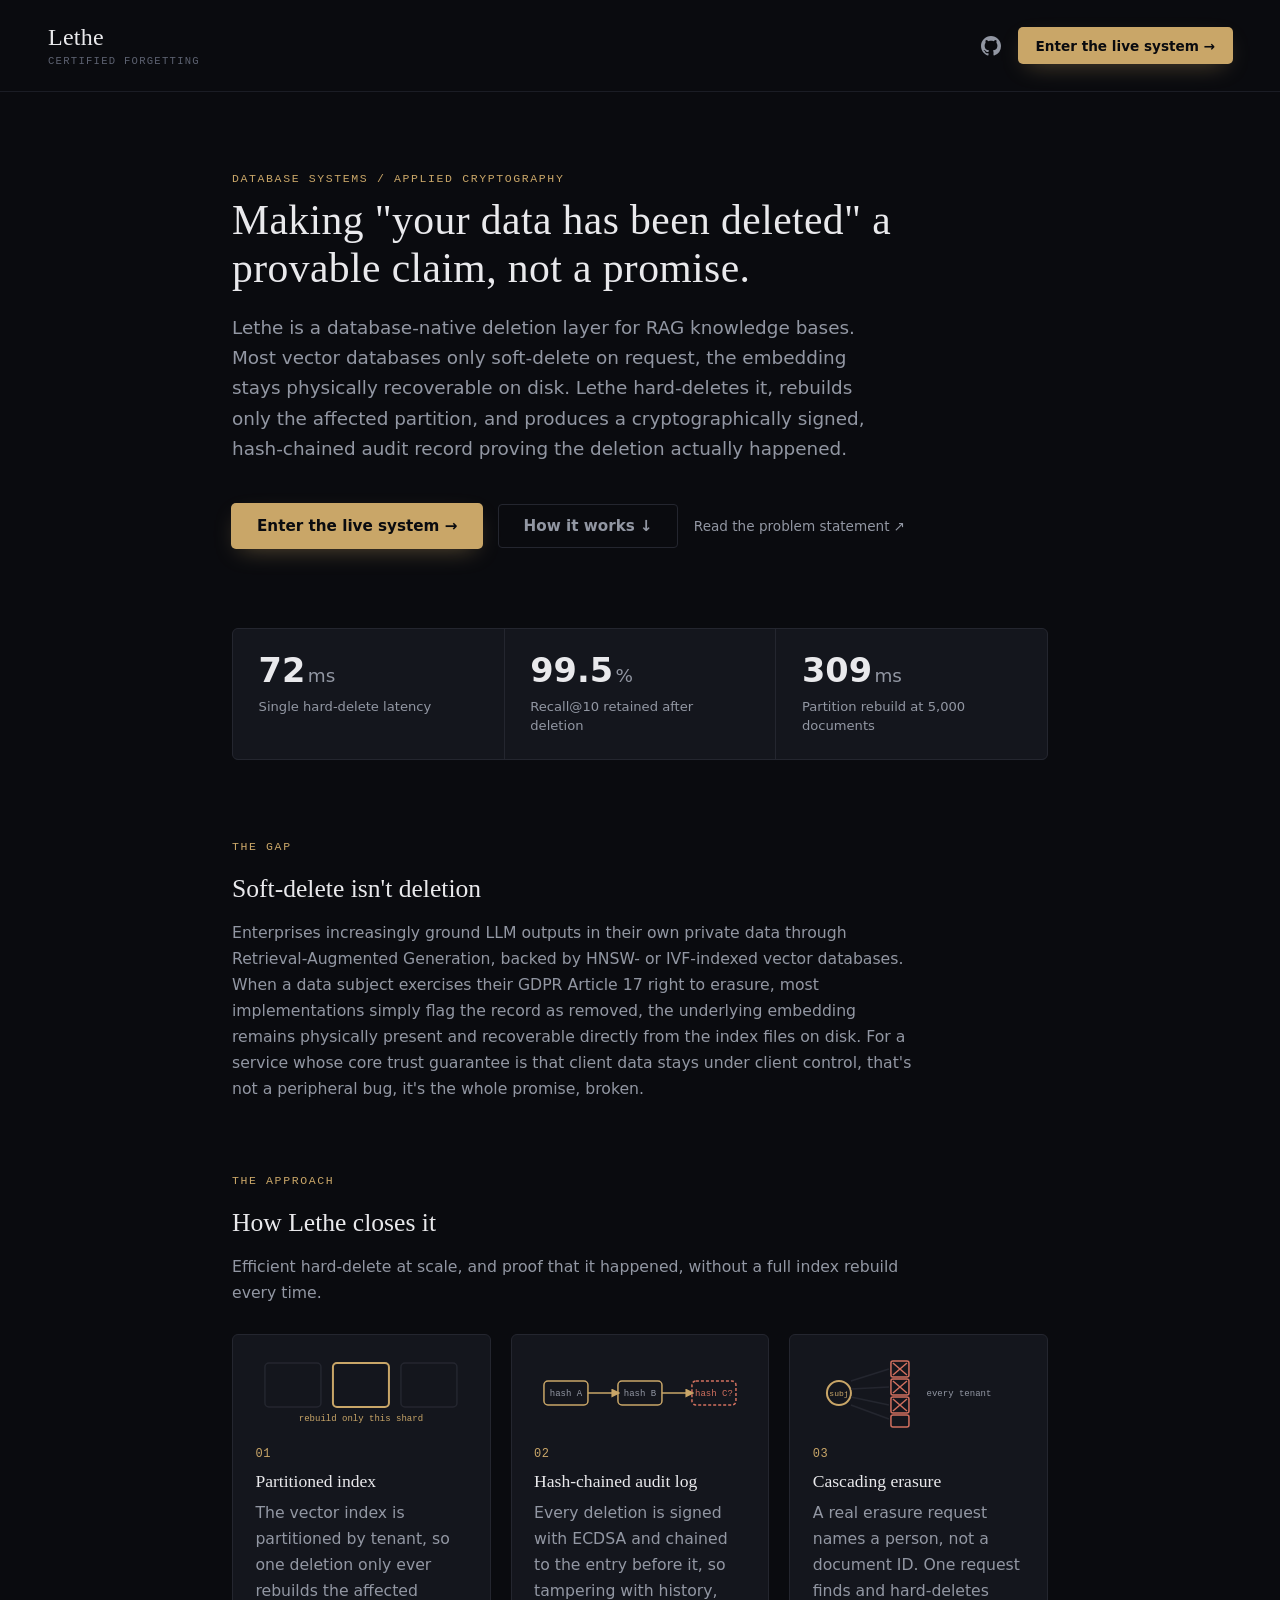
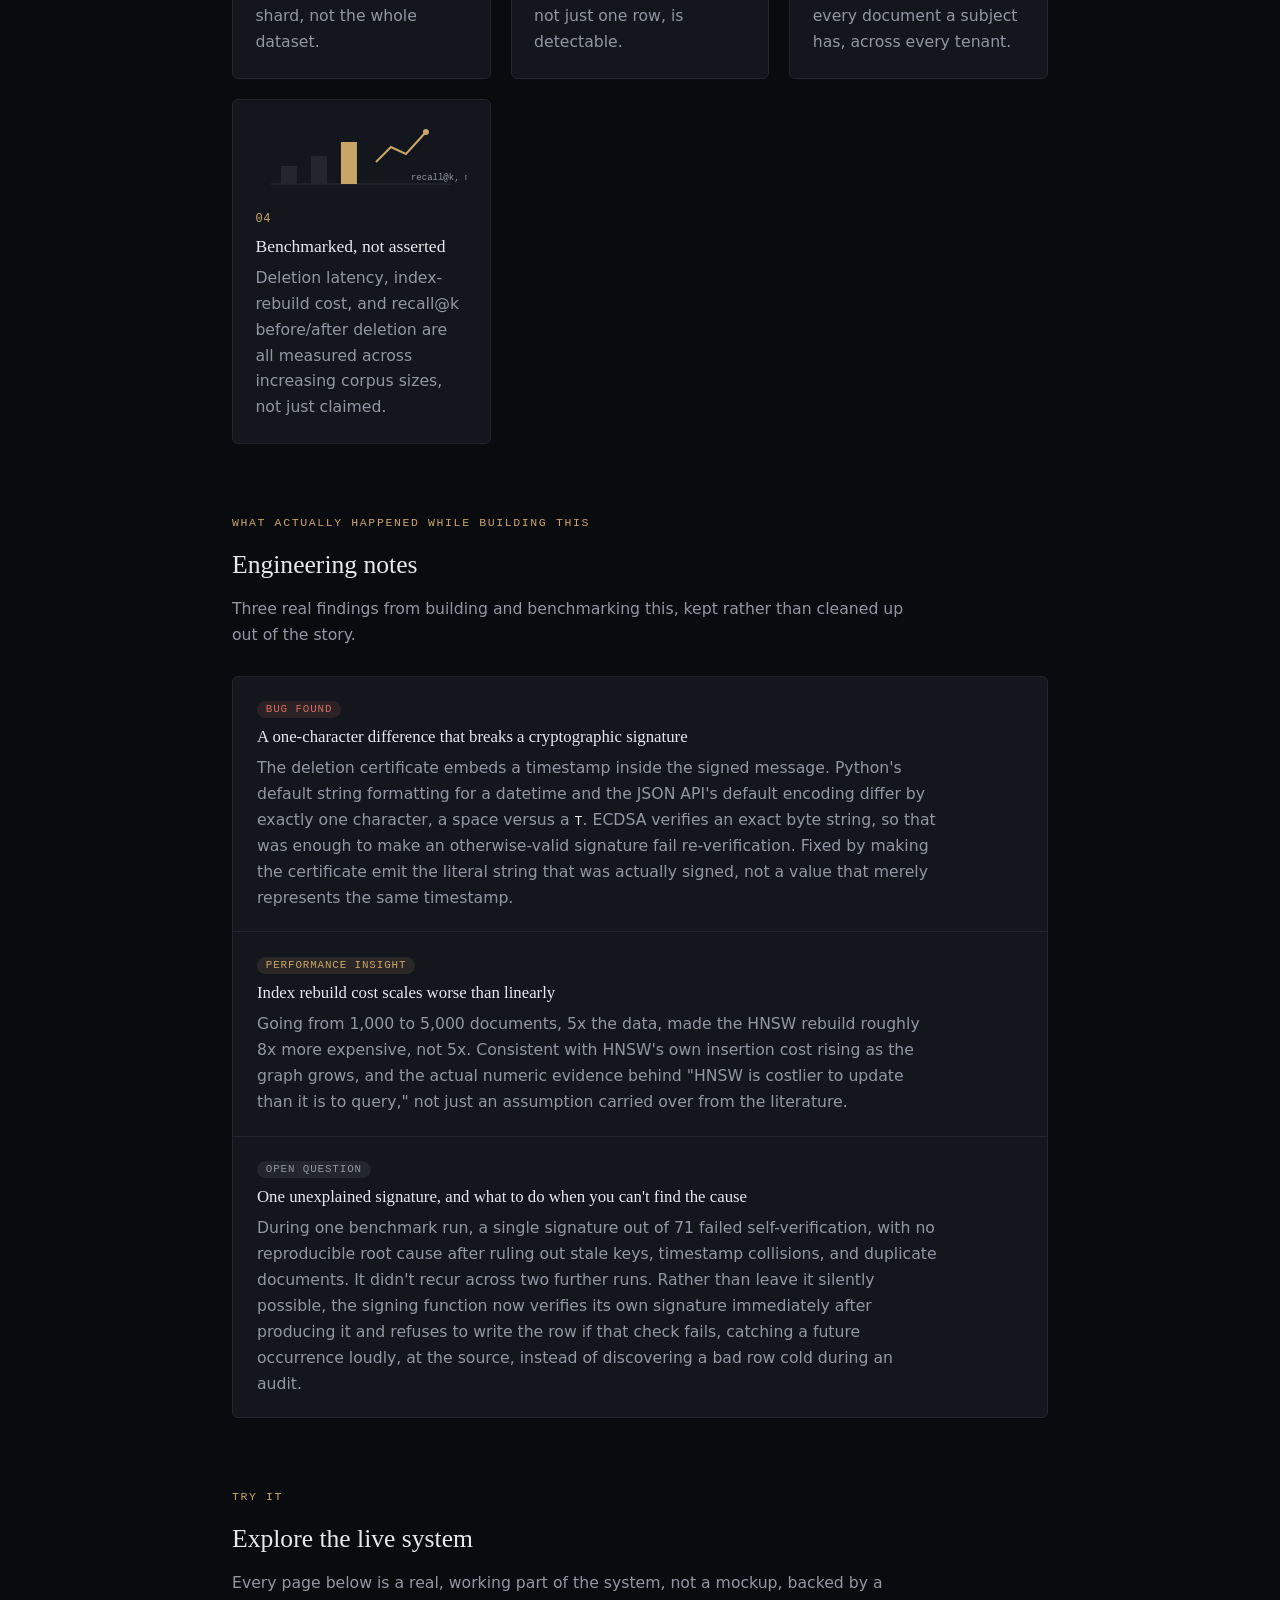
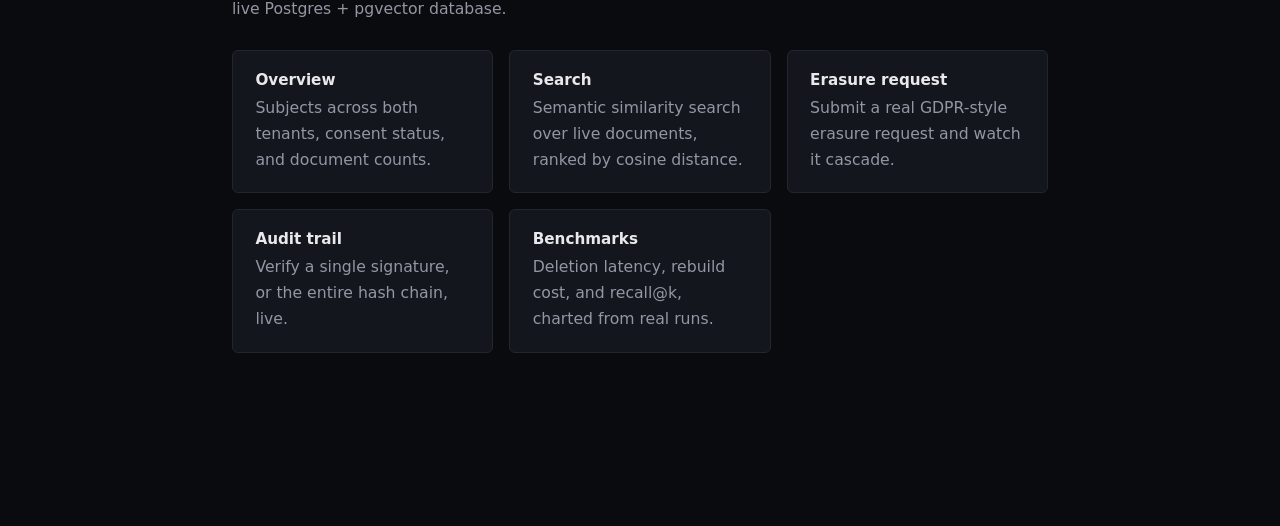
==== frontend/index.html @ 4061a481 "Replace favicon, dedupe source link into a GitHub icon, link problem statement in hero" ====
<!DOCTYPE html>
<html lang="en">
<head>
<meta charset="UTF-8" />
<meta name="viewport" content="width=device-width, initial-scale=1" />
<title>Lethe · Certified Forgetting</title>
<meta name="description" content="A database-native deletion layer that hard-deletes from a vector index and produces a cryptographically signed, hash-chained audit record proving it happened." />
<meta property="og:title" content="Lethe — Certified Forgetting" />
<meta property="og:description" content="Making 'your data has been deleted' a provable claim, not a promise. Partitioned hard-delete, hash-chained audit log, live demo." />
<meta property="og:type" content="website" />
<meta name="twitter:card" content="summary" />
<link rel="icon" href="data:image/svg+xml,%3Csvg xmlns='http://www.w3.org/2000/svg' viewBox='0 0 32 32'%3E%3Crect width='32' height='32' rx='7' fill='%230a0b0f'/%3E%3Crect x='7' y='13' width='12' height='7' rx='3.5' fill='none' stroke='%23c9a668' stroke-width='2.2'/%3E%3Crect x='13' y='13' width='12' height='7' rx='3.5' fill='none' stroke='%23c9a668' stroke-width='2.2'/%3E%3C/svg%3E" />
<link rel="stylesheet" href="style.css" />
<style>
  html {
    scroll-behavior: smooth;
  }

  body {
    display: block;
  }

  #how-it-works {
    scroll-margin-top: 2rem;
  }

  .landing-bar {
    display: flex;
    justify-content: space-between;
    align-items: center;
    padding: 1.5rem 3rem;
    border-bottom: 1px solid var(--border-soft);
  }

  .landing-bar .brand-tag {
    border-top: none;
    padding-top: 0;
    margin-top: 0.25rem;
  }

  .landing {
    max-width: 880px;
    margin: 0 auto;
    padding: 5rem 2rem 6rem;
  }

  .landing h1 {
    font-size: 2.6rem;
    line-height: 1.15;
    margin-bottom: 1.25rem;
  }

  .landing .lede {
    font-size: 1.15rem;
    line-height: 1.65;
    color: var(--text-dim);
    max-width: 640px;
    margin-bottom: 2.5rem;
  }

  .cta-row {
    display: flex;
    gap: 1rem;
    align-items: center;
    margin-bottom: 5rem;
  }

  .cta-row button {
    padding: 0.75rem 1.5rem;
    font-size: 0.95rem;
  }

  .cta-primary {
    background: var(--accent) !important;
    color: #0a0b0f !important;
    border-color: var(--accent) !important;
    font-weight: 700 !important;
    box-shadow: 0 0 0 1px var(--accent), 0 8px 24px -8px rgba(201, 166, 104, 0.45);
    transition: transform 0.15s, box-shadow 0.15s;
  }

  .cta-primary:hover {
    transform: translateY(-1px);
    box-shadow: 0 0 0 1px var(--accent), 0 12px 28px -8px rgba(201, 166, 104, 0.6);
  }

  .github-link {
    color: var(--text-dim);
    display: inline-flex;
    transition: color 0.15s;
  }

  .github-link:hover {
    color: var(--accent);
  }

  .source-link {
    color: var(--text-dim);
    text-decoration: none;
    font-size: 0.85rem;
    font-weight: 500;
    border-bottom: 1px solid transparent;
    transition: color 0.15s, border-color 0.15s;
  }

  .source-link:hover {
    color: var(--text);
    border-color: var(--text-dim);
  }

  .cta-primary .arrow {
    display: inline-block;
    transition: transform 0.15s;
  }

  .cta-primary:hover .arrow {
    transform: translateX(3px);
  }

  .eyebrow {
    font-family: var(--font-mono);
    font-size: 0.72rem;
    letter-spacing: 0.14em;
    text-transform: uppercase;
    color: var(--accent);
    margin-bottom: 0.75rem;
  }

  .landing section {
    margin-bottom: 4.5rem;
  }

  .landing section h2 {
    font-family: var(--font-display);
    font-weight: 500;
    font-size: 1.6rem;
    margin-bottom: 1rem;
  }

  .landing section p {
    color: var(--text-dim);
    line-height: 1.65;
    font-size: 0.98rem;
    max-width: 680px;
  }

  .concept-grid {
    display: grid;
    grid-template-columns: repeat(auto-fit, minmax(220px, 1fr));
    gap: 1.25rem;
    margin-top: 1.75rem;
  }

  .concept-card {
    background: var(--panel);
    border: 1px solid var(--border);
    border-radius: 6px;
    padding: 1.4rem;
  }

  .concept-card .num {
    font-family: var(--font-mono);
    font-size: 0.75rem;
    color: var(--accent);
    letter-spacing: 0.05em;
  }

  .concept-card h3 {
    font-family: var(--font-display);
    font-weight: 500;
    font-size: 1.1rem;
    margin: 0.6rem 0 0.5rem;
  }

  .concept-card p {
    font-size: 0.88rem;
    color: var(--text-dim);
    margin: 0;
  }

  .concept-diagram {
    width: 100%;
    height: 72px;
    margin-bottom: 0.9rem;
  }

  .finding-list {
    display: flex;
    flex-direction: column;
    gap: 1px;
    background: var(--border);
    border: 1px solid var(--border);
    border-radius: 6px;
    overflow: hidden;
    margin-top: 1.75rem;
  }

  .finding {
    background: var(--panel);
    padding: 1.3rem 1.5rem;
  }

  .finding-tag {
    display: inline-block;
    font-family: var(--font-mono);
    font-size: 0.68rem;
    letter-spacing: 0.08em;
    text-transform: uppercase;
    padding: 0.15rem 0.55rem;
    border-radius: 999px;
    margin-bottom: 0.6rem;
  }

  .finding-tag.bug { background: rgba(209, 112, 95, 0.12); color: var(--bad); }
  .finding-tag.open { background: rgba(124, 131, 148, 0.15); color: var(--text-dim); }
  .finding-tag.perf { background: var(--accent-soft); color: var(--accent); }

  .finding h3 {
    font-family: var(--font-display);
    font-weight: 500;
    font-size: 1.05rem;
    margin: 0 0 0.5rem;
  }

  .finding p {
    font-size: 0.9rem;
    color: var(--text-dim);
    line-height: 1.6;
    margin: 0;
    max-width: 100%;
  }

  .finding code {
    font-family: var(--font-mono);
    font-size: 0.85em;
    color: var(--text);
  }

  .page-grid {
    display: grid;
    grid-template-columns: repeat(auto-fit, minmax(240px, 1fr));
    gap: 1rem;
    margin-top: 1.75rem;
  }

  .page-card {
    display: block;
    background: var(--panel);
    border: 1px solid var(--border);
    border-radius: 6px;
    padding: 1.25rem 1.4rem;
    text-decoration: none;
    transition: border-color 0.15s, transform 0.15s;
  }

  .page-card:hover {
    border-color: var(--accent-dim);
    transform: translateY(-1px);
  }

  .page-card h3 {
    font-family: var(--font-body);
    font-size: 0.95rem;
    font-weight: 600;
    color: var(--text);
    margin: 0 0 0.35rem;
  }

  .page-card p {
    font-size: 0.83rem;
    color: var(--text-dim);
    margin: 0;
    line-height: 1.5;
  }

  .stat-row {
    display: grid;
    grid-template-columns: repeat(auto-fit, minmax(180px, 1fr));
    gap: 1px;
    background: var(--border);
    border: 1px solid var(--border);
    border-radius: 6px;
    overflow: hidden;
    margin-bottom: 5rem;
  }

  .stat-tile {
    background: var(--panel);
    padding: 1.5rem 1.6rem;
  }

  .stat-value {
    font-family: var(--font-body);
    font-weight: 600;
    font-size: 2.1rem;
    color: var(--text);
    line-height: 1.1;
  }

  .stat-value .stat-unit {
    font-size: 1.15rem;
    color: var(--text-dim);
    font-weight: 500;
    margin-left: 0.15rem;
  }

  .stat-label {
    font-size: 0.82rem;
    color: var(--text-dim);
    margin-top: 0.5rem;
    line-height: 1.4;
  }

</style>
</head>
<body>
<div class="landing-bar">
  <div>
    <div class="brand-name">Lethe</div>
    <div class="brand-tag">Certified Forgetting</div>
  </div>
  <div style="display:flex;gap:1.1rem;align-items:center;">
    <a href="https://github.com/devyanibishnoi/lethe" target="_blank" rel="noopener" class="github-link" aria-label="View source on GitHub">
      <svg viewBox="0 0 16 16" width="20" height="20" fill="currentColor"><path fill-rule="evenodd" d="M8 0C3.58 0 0 3.58 0 8c0 3.54 2.29 6.53 5.47 7.59.4.07.55-.17.55-.38 0-.19-.01-.82-.01-1.49-2.01.37-2.53-.49-2.69-.94-.09-.23-.48-.94-.82-1.13-.28-.15-.68-.52-.01-.53.63-.01 1.08.58 1.23.82.72 1.21 1.87.87 2.33.66.07-.52.28-.87.51-1.07-1.78-.2-3.64-.89-3.64-3.95 0-.87.31-1.59.82-2.15-.08-.2-.36-1.02.08-2.12 0 0 .67-.21 2.2.82.64-.18 1.32-.27 2-.27.68 0 1.36.09 2 .27 1.53-1.04 2.2-.82 2.2-.82.44 1.1.16 1.92.08 2.12.51.56.82 1.27.82 2.15 0 3.07-1.87 3.75-3.65 3.95.29.25.54.73.54 1.48 0 1.07-.01 1.93-.01 2.2 0 .21.15.46.55.38A8.01 8.01 0 0 0 16 8c0-4.42-3.58-8-8-8z"/></svg>
    </a>
    <button class="cta-primary" onclick="window.location.href='overview.html'">Enter the live system <span class="arrow">→</span></button>
  </div>
</div>

<div class="landing">
  <div class="eyebrow">Database systems / applied cryptography</div>
  <h1>Making "your data has been deleted" a provable claim, not a promise.</h1>
  <p class="lede">
    Lethe is a database-native deletion layer for RAG knowledge bases. Most vector databases only
    soft-delete on request, the embedding stays physically recoverable on disk. Lethe hard-deletes
    it, rebuilds only the affected partition, and produces a cryptographically signed, hash-chained
    audit record proving the deletion actually happened.
  </p>
  <div class="cta-row">
    <button class="cta-primary" onclick="window.location.href='overview.html'">Enter the live system <span class="arrow">→</span></button>
    <button class="secondary" onclick="window.location.href='#how-it-works'">How it works ↓</button>
    <a href="https://github.com/devyanibishnoi/lethe/blob/main/PROBLEM_STATEMENT.md" target="_blank" rel="noopener" class="source-link">Read the problem statement ↗</a>
  </div>

  <div class="stat-row">
    <div class="stat-tile">
      <div class="stat-value">72<span class="stat-unit">ms</span></div>
      <div class="stat-label">Single hard-delete latency</div>
    </div>
    <div class="stat-tile">
      <div class="stat-value">99.5<span class="stat-unit">%</span></div>
      <div class="stat-label">Recall@10 retained after deletion</div>
    </div>
    <div class="stat-tile">
      <div class="stat-value">309<span class="stat-unit">ms</span></div>
      <div class="stat-label">Partition rebuild at 5,000 documents</div>
    </div>
  </div>

  <section>
    <div class="eyebrow">The gap</div>
    <h2>Soft-delete isn't deletion</h2>
    <p>
      Enterprises increasingly ground LLM outputs in their own private data through
      Retrieval-Augmented Generation, backed by HNSW- or IVF-indexed vector databases. When a data
      subject exercises their GDPR Article 17 right to erasure, most implementations simply flag the
      record as removed, the underlying embedding remains physically present and recoverable
      directly from the index files on disk. For a service whose core trust guarantee is that client
      data stays under client control, that's not a peripheral bug, it's the whole promise, broken.
    </p>
  </section>

  <section id="how-it-works">
    <div class="eyebrow">The approach</div>
    <h2>How Lethe closes it</h2>
    <p>
      Efficient hard-delete at scale, and proof that it happened, without a full index rebuild every
      time.
    </p>
    <div class="concept-grid">
      <div class="concept-card">
        <svg class="concept-diagram" viewBox="0 0 200 72" fill="none">
          <rect x="4" y="6" width="56" height="44" rx="4" style="stroke:var(--border);stroke-width:1.5" />
          <rect x="72" y="6" width="56" height="44" rx="4" style="stroke:var(--accent);stroke-width:2" />
          <rect x="140" y="6" width="56" height="44" rx="4" style="stroke:var(--border);stroke-width:1.5" />
          <text x="100" y="64" text-anchor="middle" font-size="9" style="fill:var(--accent);font-family:var(--font-mono)">rebuild only this shard</text>
        </svg>
        <div class="num">01</div>
        <h3>Partitioned index</h3>
        <p>The vector index is partitioned by tenant, so one deletion only ever rebuilds the affected shard, not the whole dataset.</p>
      </div>
      <div class="concept-card">
        <svg class="concept-diagram" viewBox="0 0 200 72" fill="none">
          <rect x="4" y="24" width="44" height="24" rx="4" style="stroke:var(--accent);stroke-width:1.5" />
          <text x="26" y="39" text-anchor="middle" font-size="9" style="fill:var(--text-dim);font-family:var(--font-mono)">hash A</text>
          <line x1="48" y1="36" x2="76" y2="36" style="stroke:var(--accent);stroke-width:1.5" marker-end="url(#arrow2)" />
          <rect x="78" y="24" width="44" height="24" rx="4" style="stroke:var(--accent);stroke-width:1.5" />
          <text x="100" y="39" text-anchor="middle" font-size="9" style="fill:var(--text-dim);font-family:var(--font-mono)">hash B</text>
          <line x1="122" y1="36" x2="150" y2="36" style="stroke:var(--accent);stroke-width:1.5" marker-end="url(#arrow2)" />
          <rect x="152" y="24" width="44" height="24" rx="4" style="stroke:var(--bad);stroke-width:1.5;stroke-dasharray:3 2" />
          <text x="174" y="39" text-anchor="middle" font-size="9" style="fill:var(--bad);font-family:var(--font-mono)">hash C?</text>
          <defs>
            <marker id="arrow2" markerWidth="6" markerHeight="6" refX="3" refY="3" orient="auto">
              <path d="M0,0 L6,3 L0,6 Z" style="fill:var(--accent)" />
            </marker>
          </defs>
        </svg>
        <div class="num">02</div>
        <h3>Hash-chained audit log</h3>
        <p>Every deletion is signed with ECDSA and chained to the entry before it, so tampering with history, not just one row, is detectable.</p>
      </div>
      <div class="concept-card">
        <svg class="concept-diagram" viewBox="0 0 200 72" fill="none">
          <circle cx="20" cy="36" r="12" style="stroke:var(--accent);stroke-width:2" />
          <text x="20" y="39" text-anchor="middle" font-size="8" style="fill:var(--accent);font-family:var(--font-mono)">subj</text>
          <line x1="32" y1="24" x2="70" y2="12" style="stroke:var(--border);stroke-width:1.5" />
          <line x1="32" y1="32" x2="70" y2="30" style="stroke:var(--border);stroke-width:1.5" />
          <line x1="32" y1="40" x2="70" y2="48" style="stroke:var(--border);stroke-width:1.5" />
          <line x1="32" y1="48" x2="70" y2="62" style="stroke:var(--border);stroke-width:1.5" />
          <g style="stroke:var(--bad);stroke-width:1.5">
            <rect x="72" y="4" width="18" height="16" rx="2" />
            <rect x="72" y="22" width="18" height="16" rx="2" />
            <rect x="72" y="40" width="18" height="16" rx="2" />
            <rect x="72" y="58" width="18" height="12" rx="2" />
          </g>
          <g style="stroke:var(--bad);stroke-width:1.5">
            <line x1="74" y1="6" x2="88" y2="18" /><line x1="88" y1="6" x2="74" y2="18" />
            <line x1="74" y1="24" x2="88" y2="36" /><line x1="88" y1="24" x2="74" y2="36" />
            <line x1="74" y1="42" x2="88" y2="54" /><line x1="88" y1="42" x2="74" y2="54" />
          </g>
          <text x="140" y="39" text-anchor="middle" font-size="9" style="fill:var(--text-dim);font-family:var(--font-mono)">every tenant</text>
        </svg>
        <div class="num">03</div>
        <h3>Cascading erasure</h3>
        <p>A real erasure request names a person, not a document ID. One request finds and hard-deletes every document a subject has, across every tenant.</p>
      </div>
      <div class="concept-card">
        <svg class="concept-diagram" viewBox="0 0 200 72" fill="none">
          <line x1="10" y1="62" x2="190" y2="62" style="stroke:var(--border);stroke-width:1.5" />
          <rect x="20" y="44" width="16" height="18" style="fill:var(--border)" />
          <rect x="50" y="34" width="16" height="28" style="fill:var(--border)" />
          <rect x="80" y="20" width="16" height="42" style="fill:var(--accent)" />
          <path d="M115 40 L130 25 L145 32 L165 10" style="stroke:var(--accent);stroke-width:2" />
          <circle cx="165" cy="10" r="3" style="fill:var(--accent)" />
          <text x="150" y="58" font-size="9" style="fill:var(--text-dim);font-family:var(--font-mono)">recall@k, measured</text>
        </svg>
        <div class="num">04</div>
        <h3>Benchmarked, not asserted</h3>
        <p>Deletion latency, index-rebuild cost, and recall@k before/after deletion are all measured across increasing corpus sizes, not just claimed.</p>
      </div>
    </div>
  </section>

  <section>
    <div class="eyebrow">What actually happened while building this</div>
    <h2>Engineering notes</h2>
    <p>Three real findings from building and benchmarking this, kept rather than cleaned up out of the story.</p>
    <div class="finding-list">
      <div class="finding">
        <span class="finding-tag bug">Bug found</span>
        <h3>A one-character difference that breaks a cryptographic signature</h3>
        <p>The deletion certificate embeds a timestamp inside the signed message. Python's default string formatting for a datetime and the JSON API's default encoding differ by exactly one character, a space versus a <code>T</code>. ECDSA verifies an exact byte string, so that was enough to make an otherwise-valid signature fail re-verification. Fixed by making the certificate emit the literal string that was actually signed, not a value that merely represents the same timestamp.</p>
      </div>
      <div class="finding">
        <span class="finding-tag perf">Performance insight</span>
        <h3>Index rebuild cost scales worse than linearly</h3>
        <p>Going from 1,000 to 5,000 documents, 5x the data, made the HNSW rebuild roughly 8x more expensive, not 5x. Consistent with HNSW's own insertion cost rising as the graph grows, and the actual numeric evidence behind "HNSW is costlier to update than it is to query," not just an assumption carried over from the literature.</p>
      </div>
      <div class="finding">
        <span class="finding-tag open">Open question</span>
        <h3>One unexplained signature, and what to do when you can't find the cause</h3>
        <p>During one benchmark run, a single signature out of 71 failed self-verification, with no reproducible root cause after ruling out stale keys, timestamp collisions, and duplicate documents. It didn't recur across two further runs. Rather than leave it silently possible, the signing function now verifies its own signature immediately after producing it and refuses to write the row if that check fails, catching a future occurrence loudly, at the source, instead of discovering a bad row cold during an audit.</p>
      </div>
    </div>
  </section>

  <section>
    <div class="eyebrow">Try it</div>
    <h2>Explore the live system</h2>
    <p>Every page below is a real, working part of the system, not a mockup, backed by a live Postgres + pgvector database.</p>
    <div class="page-grid">
      <a class="page-card" href="overview.html">
        <h3>Overview</h3>
        <p>Subjects across both tenants, consent status, and document counts.</p>
      </a>
      <a class="page-card" href="search.html">
        <h3>Search</h3>
        <p>Semantic similarity search over live documents, ranked by cosine distance.</p>
      </a>
      <a class="page-card" href="erasure.html">
        <h3>Erasure request</h3>
        <p>Submit a real GDPR-style erasure request and watch it cascade.</p>
      </a>
      <a class="page-card" href="audit.html">
        <h3>Audit trail</h3>
        <p>Verify a single signature, or the entire hash chain, live.</p>
      </a>
      <a class="page-card" href="benchmarks.html">
        <h3>Benchmarks</h3>
        <p>Deletion latency, rebuild cost, and recall@k, charted from real runs.</p>
      </a>
    </div>
  </section>
</div>
</body>
</html>
---- frontend/style.css ----
:root {
  --bg: #0a0b0f;
  --bg-elevated: #111319;
  --panel: #14161d;
  --border: #24262f;
  --border-soft: #1b1d25;
  --text: #e9e9ec;
  --text-dim: #9297a3;
  --text-faint: #5c6170;
  --accent: #c9a668;
  --accent-dim: #8a7248;
  --accent-soft: rgba(201, 166, 104, 0.12);
  --accent-soft-strong: rgba(201, 166, 104, 0.2);
  --good: #6fbf8e;
  --good-soft: rgba(111, 191, 142, 0.12);
  --bad: #d1705f;
  --bad-soft: rgba(209, 112, 95, 0.12);
  --unknown: #7c8394;

  --font-display: ui-serif, Georgia, "Iowan Old Style", "Times New Roman", serif;
  --font-body: -apple-system, "Segoe UI", system-ui, sans-serif;
  --font-mono: ui-monospace, "Cascadia Mono", "SF Mono", Consolas, monospace;
}

* {
  box-sizing: border-box;
}

html, body {
  min-height: 100%;
}

body {
  margin: 0;
  background:
    radial-gradient(ellipse 900px 500px at 12% -10%, rgba(201, 166, 104, 0.05), transparent 60%),
    var(--bg);
  color: var(--text);
  font-family: var(--font-body);
  display: flex;
  min-height: 100vh;
}

/* Sidebar */

.sidebar {
  width: 232px;
  flex-shrink: 0;
  border-right: 1px solid var(--border-soft);
  background: var(--bg-elevated);
  position: sticky;
  top: 0;
  align-self: flex-start;
  height: 100vh;
  padding: 1.75rem 1.5rem;
  display: flex;
  flex-direction: column;
  gap: 2.5rem;
}

.brand-link {
  text-decoration: none;
}

.brand-name {
  font-family: var(--font-display);
  font-size: 1.5rem;
  color: var(--text);
  letter-spacing: 0.01em;
  transition: color 0.15s;
}

.brand-link:hover .brand-name {
  color: var(--accent);
}

.brand-tag {
  font-family: var(--font-mono);
  font-size: 0.66rem;
  letter-spacing: 0.12em;
  text-transform: uppercase;
  color: var(--text-faint);
  margin-top: 0.4rem;
  padding-top: 0.6rem;
  border-top: 1px solid var(--border-soft);
}

nav.side-nav {
  display: flex;
  flex-direction: column;
  gap: 0.15rem;
}

nav.side-nav a {
  color: var(--text-dim);
  text-decoration: none;
  font-size: 0.87rem;
  padding: 0.5rem 0.7rem;
  border-radius: 4px;
  border-left: 2px solid transparent;
  transition: color 0.15s, border-color 0.15s, background 0.15s;
}

nav.side-nav a:hover {
  color: var(--text);
  background: var(--panel);
}

nav.side-nav a.active {
  color: var(--accent);
  border-left-color: var(--accent);
  background: var(--accent-soft);
}

/* Main content */

main {
  flex: 1;
  min-width: 0;
  padding: 3rem 3rem 4rem;
  max-width: 960px;
}

h1 {
  font-family: var(--font-display);
  font-weight: 500;
  font-size: 1.6rem;
  margin: 0 0 0.4rem;
  letter-spacing: 0.01em;
}

p.subtitle {
  color: var(--text-dim);
  margin: 0 0 2rem;
  font-size: 0.95rem;
  max-width: 620px;
  line-height: 1.55;
}

.panel {
  background: var(--panel);
  border: 1px solid var(--border);
  border-radius: 6px;
  padding: 1.5rem;
  margin-bottom: 1.5rem;
}

.panel h2 {
  font-family: var(--font-display);
  font-weight: 500;
  font-size: 1.05rem;
  margin: 0 0 1rem;
  color: var(--text);
}

/* Tables */

table {
  width: 100%;
  border-collapse: collapse;
}

th {
  text-align: left;
  font-family: var(--font-body);
  font-size: 0.7rem;
  letter-spacing: 0.08em;
  text-transform: uppercase;
  color: var(--text-faint);
  font-weight: 600;
  padding: 0 0.6rem 0.6rem;
  border-bottom: 1px solid var(--border);
}

td {
  padding: 0.65rem 0.6rem;
  border-bottom: 1px solid var(--border-soft);
  font-size: 0.88rem;
  word-break: break-all;
  vertical-align: top;
}

td.mono, span.mono {
  font-family: var(--font-mono);
  font-size: 0.78rem;
  color: var(--text-dim);
}

tr:last-child td {
  border-bottom: none;
}

/* Form controls */

select, input[type="text"] {
  background: var(--bg-elevated);
  color: var(--text);
  border: 1px solid var(--border);
  border-radius: 4px;
  padding: 0.55rem 0.75rem;
  font-size: 0.88rem;
  font-family: var(--font-body);
}

select:focus, input[type="text"]:focus {
  outline: none;
  border-color: var(--accent-dim);
}

button {
  font-family: var(--font-body);
  font-size: 0.85rem;
  font-weight: 600;
  padding: 0.55rem 1rem;
  border-radius: 4px;
  border: 1px solid var(--accent-dim);
  background: var(--accent-soft);
  color: var(--accent);
  cursor: pointer;
  transition: background 0.15s, border-color 0.15s;
}

button:hover {
  background: var(--accent-soft-strong);
}

button.secondary {
  background: transparent;
  border-color: var(--border);
  color: var(--text-dim);
}

button.secondary:hover {
  border-color: var(--text-faint);
  color: var(--text);
}

button.danger {
  background: transparent;
  border-color: var(--bad);
  color: var(--bad);
}

button.danger:hover {
  background: var(--bad-soft);
}

/* Status badges: a small dot, not a filled pill */

.badge {
  display: inline-flex;
  align-items: center;
  gap: 0.4rem;
  font-family: var(--font-body);
  font-size: 0.78rem;
  font-weight: 600;
  letter-spacing: 0.01em;
  color: var(--text-dim);
}

.badge::before {
  content: "";
  width: 6px;
  height: 6px;
  border-radius: 50%;
  background: var(--unknown);
  flex-shrink: 0;
}

.badge.good {
  color: var(--good);
}

.badge.good::before {
  background: var(--good);
}

.badge.bad {
  color: var(--bad);
}

.badge.bad::before {
  background: var(--bad);
}

.badge.unknown {
  color: var(--text-faint);
}

.badge.unknown::before {
  background: var(--text-faint);
}

.status-line {
  color: var(--text-dim);
  font-size: 0.85rem;
  margin-top: 0.85rem;
}

.status-line a {
  color: var(--accent);
}

.cert-link {
  display: inline-block;
  margin-top: 1.1rem;
  padding: 0.55rem 1rem;
  border: 1px solid var(--accent-dim);
  background: var(--accent-soft);
  border-radius: 4px;
  color: var(--accent);
  text-decoration: none;
  font-size: 0.85rem;
  font-weight: 600;
  transition: background 0.15s, border-color 0.15s;
}

.cert-link:hover {
  background: var(--accent-soft-strong);
  border-color: var(--accent);
}

canvas {
  max-width: 100%;
}

.form-row {
  display: flex;
  gap: 0.75rem;
  align-items: center;
  flex-wrap: wrap;
  margin-bottom: 0.9rem;
}

.form-row input[type="text"] {
  flex: 1;
  min-width: 240px;
}

/* Below this width, the fixed 232px sidebar leaves barely any room for
   content (on a 390px phone, less than half the screen), so it collapses
   into a horizontal top bar instead of staying pinned on the left. */
@media (max-width: 720px) {
  body {
    flex-direction: column;
  }

  .sidebar {
    width: 100%;
    height: auto;
    position: static;
    flex-direction: row;
    align-items: center;
    justify-content: space-between;
    flex-wrap: wrap;
    padding: 1rem 1.25rem;
    gap: 0.75rem;
    border-right: none;
    border-bottom: 1px solid var(--border-soft);
  }

  .brand-tag {
    border-top: none;
    padding-top: 0;
    margin-top: 0.15rem;
  }

  nav.side-nav {
    flex-direction: row;
    flex-wrap: wrap;
    gap: 0.25rem;
  }

  nav.side-nav a {
    padding: 0.35rem 0.6rem;
    font-size: 0.82rem;
  }

  main {
    padding: 1.5rem 1.25rem 3rem;
    max-width: 100%;
  }
}
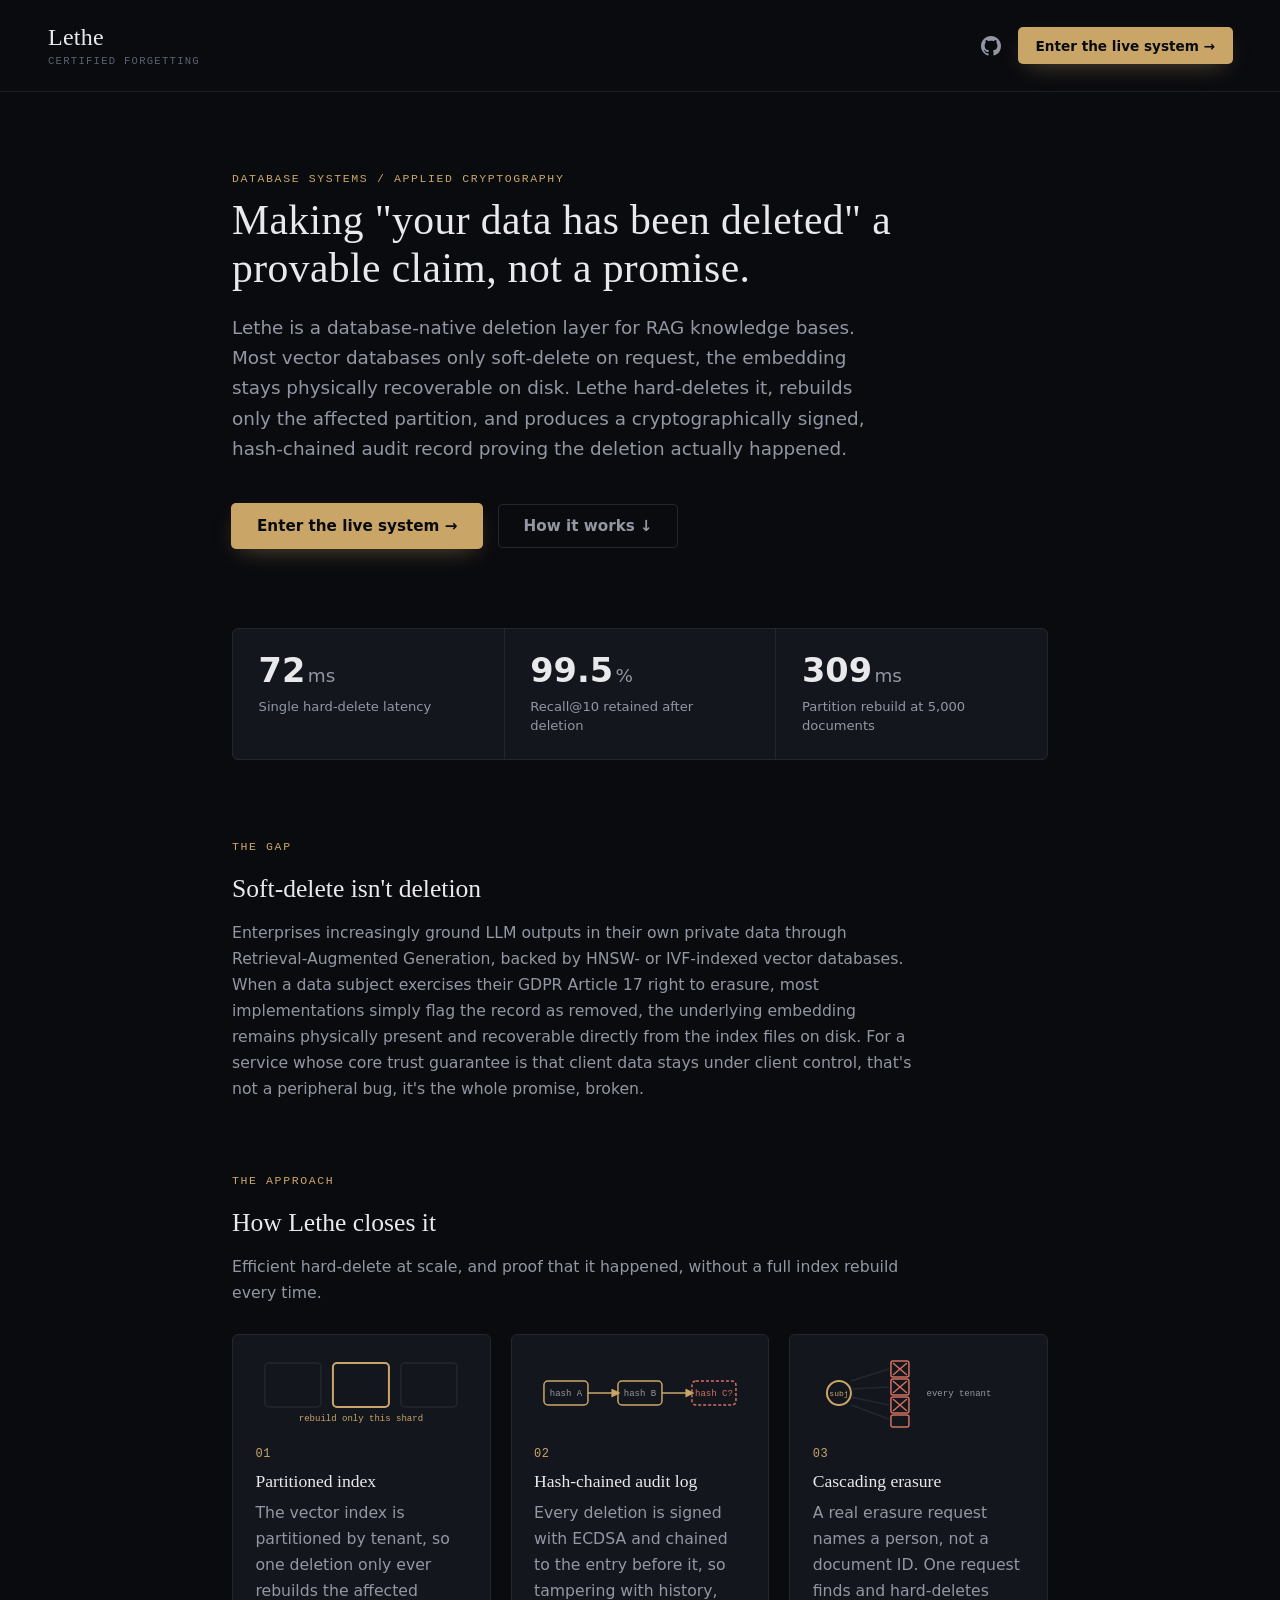
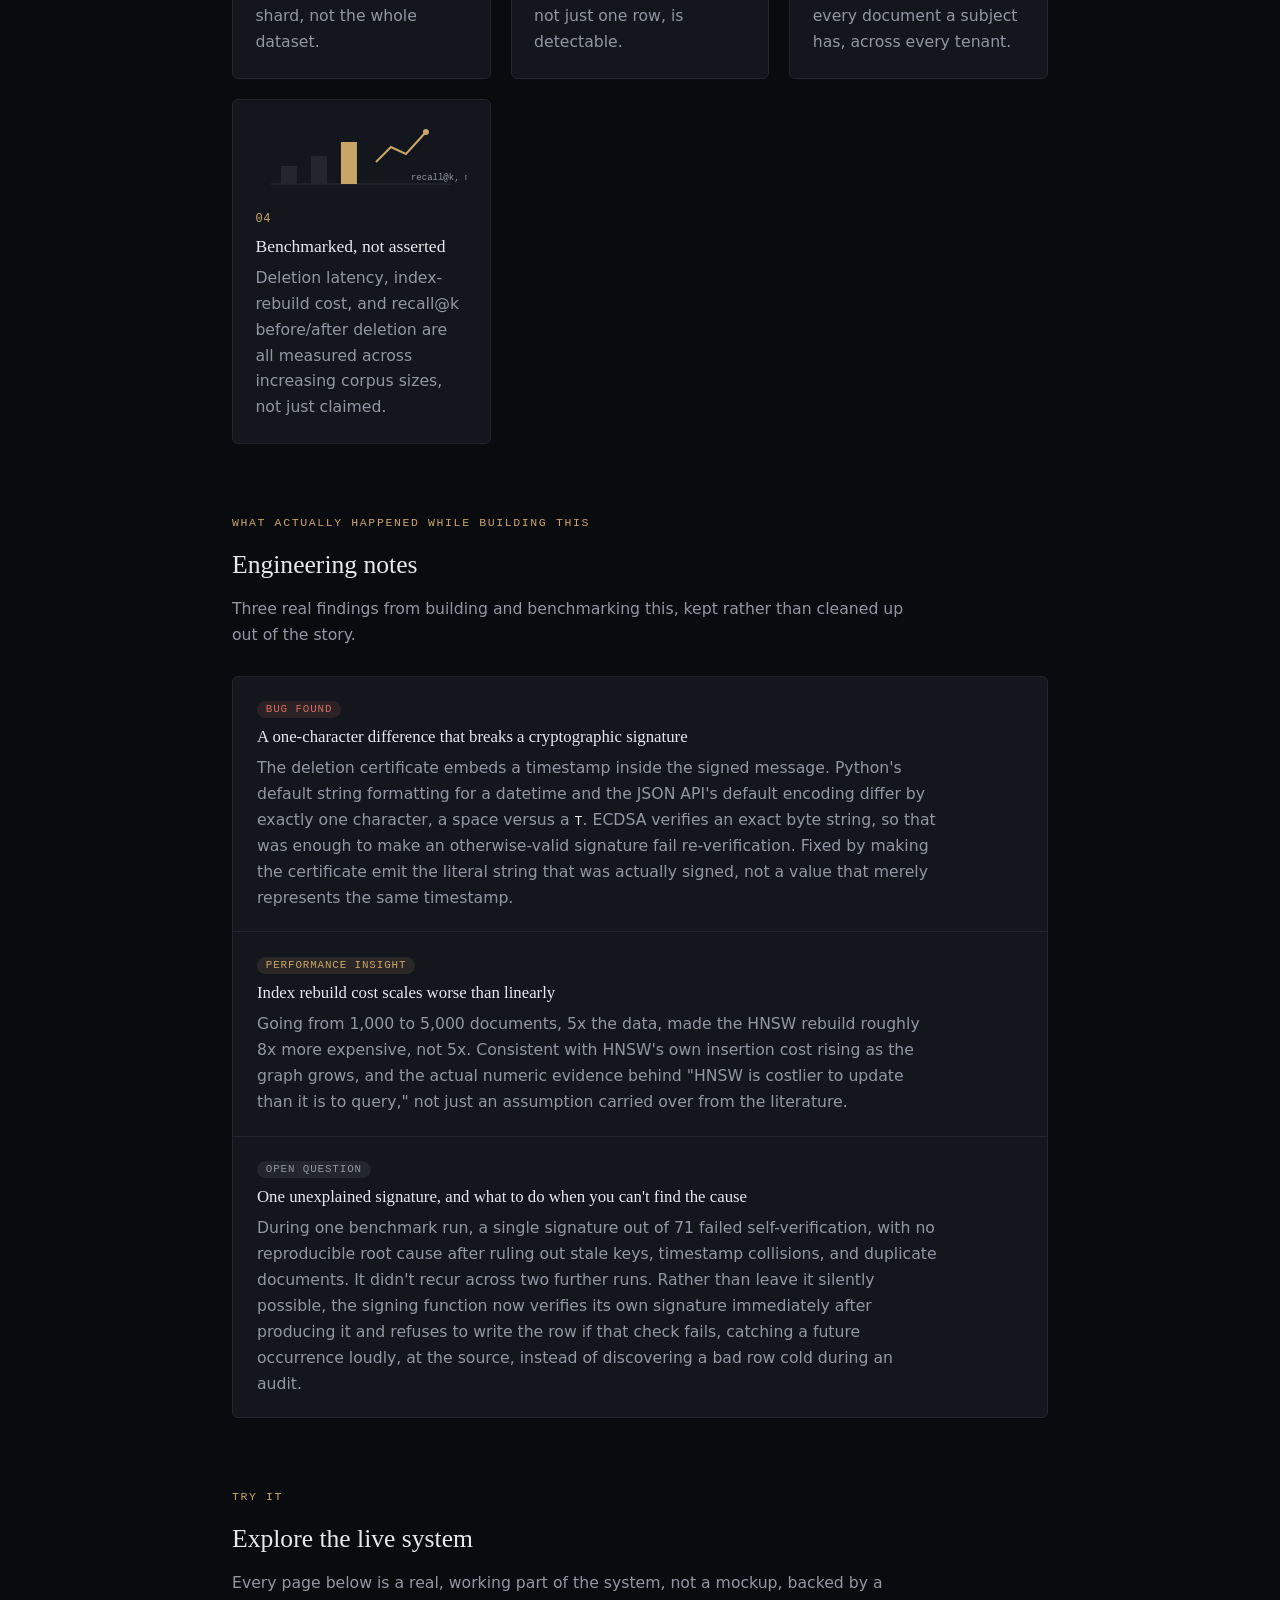
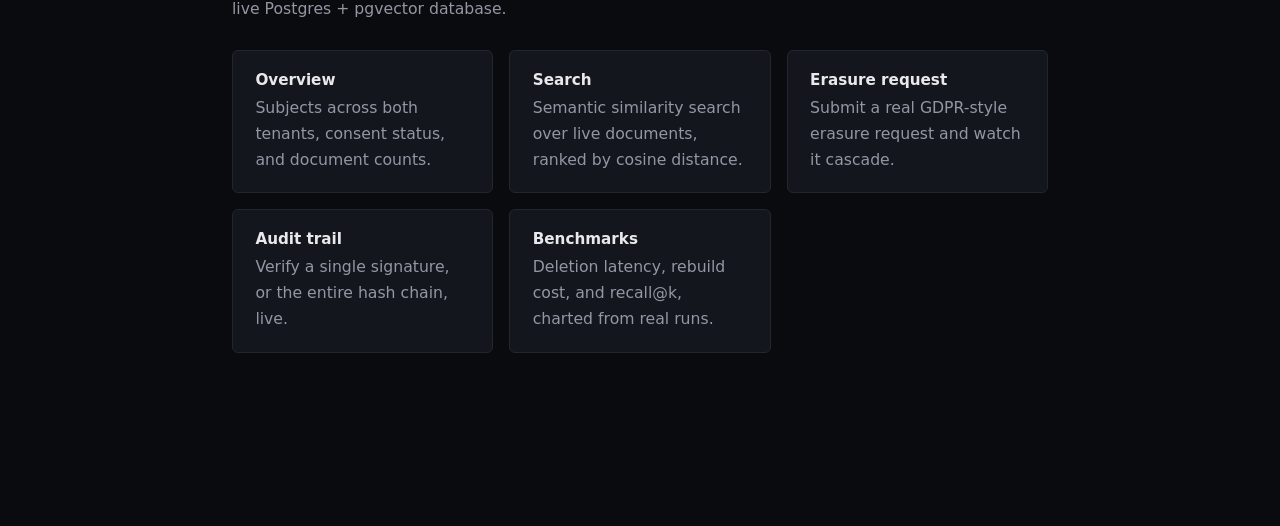
==== commit 86026568: "header updation" ====
--- a/frontend/index.html
+++ b/frontend/index.html
@@ -94,20 +94,6 @@
     color: var(--accent);
   }
 
-  .source-link {
-    color: var(--text-dim);
-    text-decoration: none;
-    font-size: 0.85rem;
-    font-weight: 500;
-    border-bottom: 1px solid transparent;
-    transition: color 0.15s, border-color 0.15s;
-  }
-
-  .source-link:hover {
-    color: var(--text);
-    border-color: var(--text-dim);
-  }
-
   .cta-primary .arrow {
     display: inline-block;
     transition: transform 0.15s;
@@ -339,7 +325,6 @@
   <div class="cta-row">
     <button class="cta-primary" onclick="window.location.href='overview.html'">Enter the live system <span class="arrow">→</span></button>
     <button class="secondary" onclick="window.location.href='#how-it-works'">How it works ↓</button>
-    <a href="https://github.com/devyanibishnoi/lethe/blob/main/PROBLEM_STATEMENT.md" target="_blank" rel="noopener" class="source-link">Read the problem statement ↗</a>
   </div>
 
   <div class="stat-row">
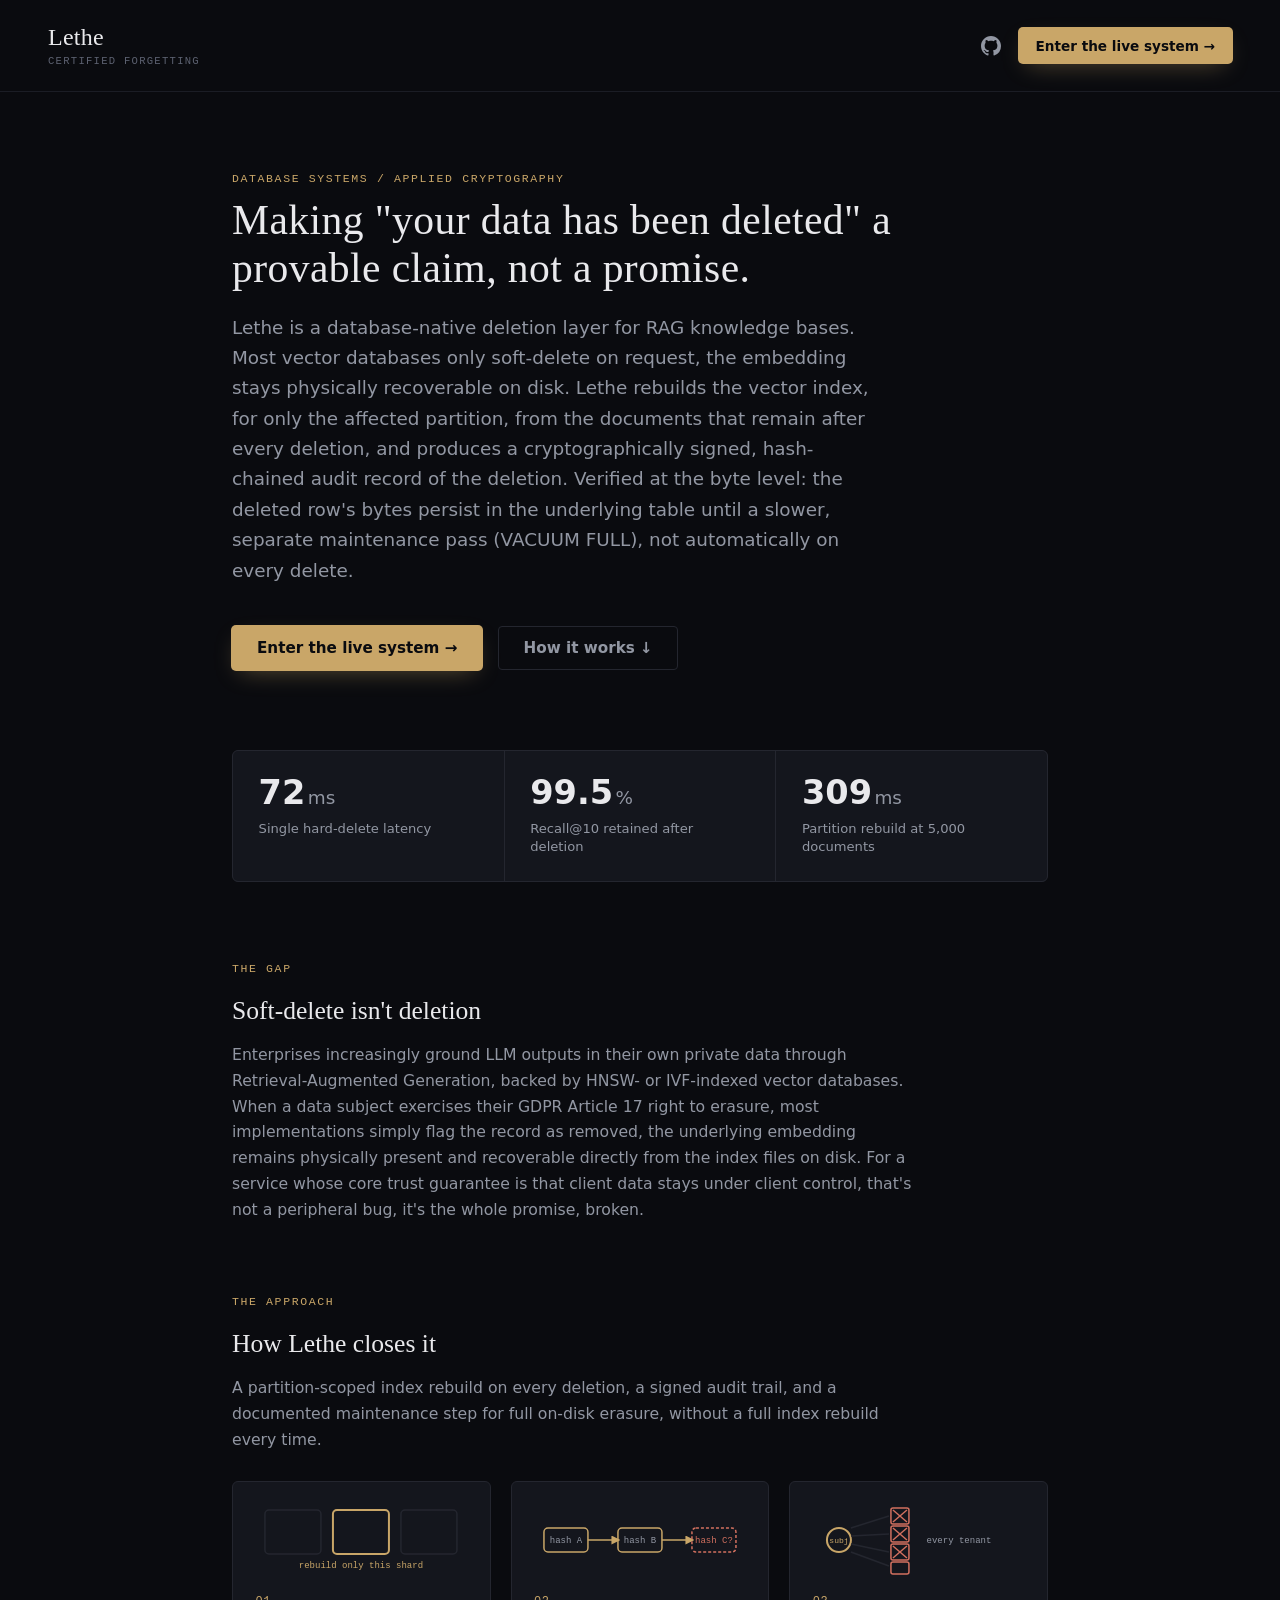
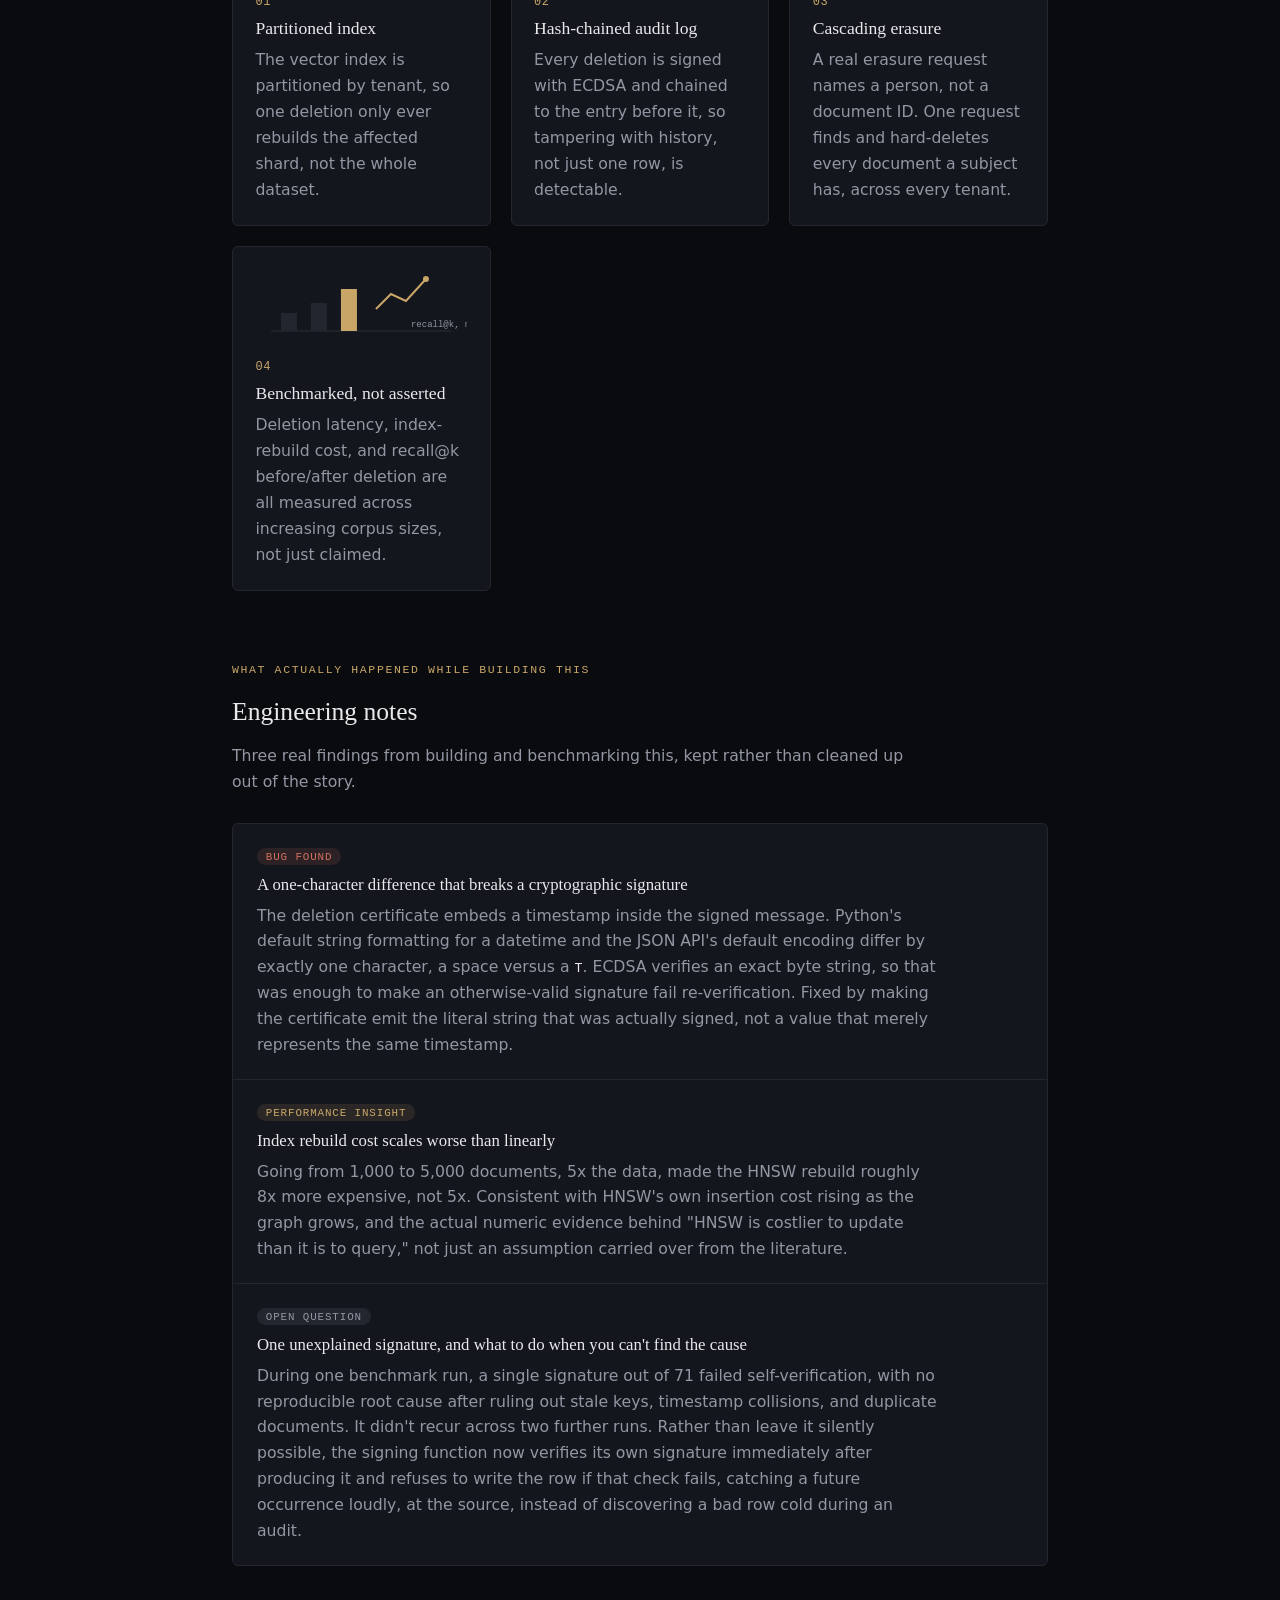
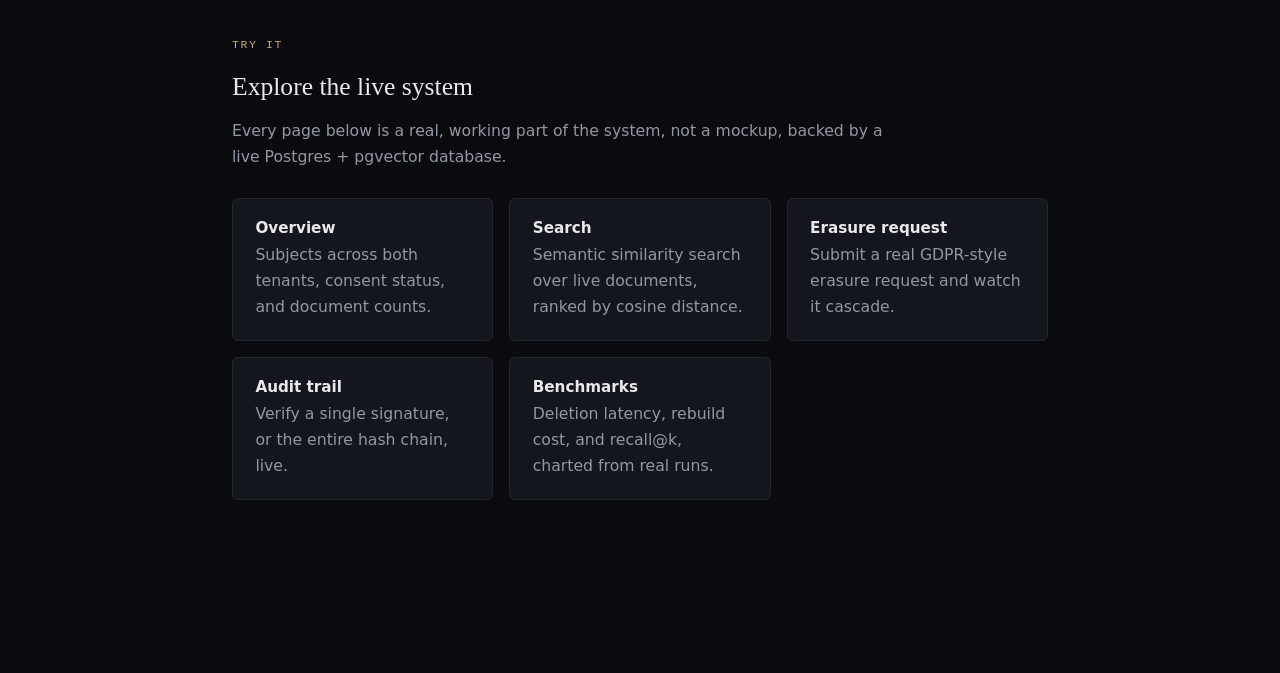
==== commit 0a239195: "Correct self-review attribution, add VACUUM FULL cost sweep and repeated tenant-scaling, walk back u" ====
--- a/frontend/index.html
+++ b/frontend/index.html
@@ -4,9 +4,9 @@
 <meta charset="UTF-8" />
 <meta name="viewport" content="width=device-width, initial-scale=1" />
 <title>Lethe · Certified Forgetting</title>
-<meta name="description" content="A database-native deletion layer that hard-deletes from a vector index and produces a cryptographically signed, hash-chained audit record proving it happened." />
+<meta name="description" content="A database-native deletion layer that rebuilds its vector index from only live rows on every deletion, produces a signed hash-chained audit record, and documents exactly what further maintenance step full on-disk erasure needs." />
 <meta property="og:title" content="Lethe — Certified Forgetting" />
-<meta property="og:description" content="Making 'your data has been deleted' a provable claim, not a promise. Partitioned hard-delete, hash-chained audit log, live demo." />
+<meta property="og:description" content="Partition-scoped index rebuild on every deletion. On-disk erasure via a documented maintenance step, verified at the byte level. Hash-chained audit log, live demo." />
 <meta property="og:type" content="website" />
 <meta name="twitter:card" content="summary" />
 <link rel="icon" href="data:image/svg+xml,%3Csvg xmlns='http://www.w3.org/2000/svg' viewBox='0 0 32 32'%3E%3Crect width='32' height='32' rx='7' fill='%230a0b0f'/%3E%3Crect x='7' y='13' width='12' height='7' rx='3.5' fill='none' stroke='%23c9a668' stroke-width='2.2'/%3E%3Crect x='13' y='13' width='12' height='7' rx='3.5' fill='none' stroke='%23c9a668' stroke-width='2.2'/%3E%3C/svg%3E" />
@@ -318,9 +318,11 @@
   <h1>Making "your data has been deleted" a provable claim, not a promise.</h1>
   <p class="lede">
     Lethe is a database-native deletion layer for RAG knowledge bases. Most vector databases only
-    soft-delete on request, the embedding stays physically recoverable on disk. Lethe hard-deletes
-    it, rebuilds only the affected partition, and produces a cryptographically signed, hash-chained
-    audit record proving the deletion actually happened.
+    soft-delete on request, the embedding stays physically recoverable on disk. Lethe rebuilds the
+    vector index, for only the affected partition, from the documents that remain after every
+    deletion, and produces a cryptographically signed, hash-chained audit record of the deletion.
+    Verified at the byte level: the deleted row's bytes persist in the underlying table until a
+    slower, separate maintenance pass (VACUUM FULL), not automatically on every delete.
   </p>
   <div class="cta-row">
     <button class="cta-primary" onclick="window.location.href='overview.html'">Enter the live system <span class="arrow">→</span></button>
@@ -359,8 +361,8 @@
     <div class="eyebrow">The approach</div>
     <h2>How Lethe closes it</h2>
     <p>
-      Efficient hard-delete at scale, and proof that it happened, without a full index rebuild every
-      time.
+      A partition-scoped index rebuild on every deletion, a signed audit trail, and a documented
+      maintenance step for full on-disk erasure, without a full index rebuild every time.
     </p>
     <div class="concept-grid">
       <div class="concept-card">
--- a/frontend/style.css
+++ b/frontend/style.css
@@ -381,3 +381,25 @@
     max-width: 100%;
   }
 }
+
+.backend-badge {
+  position: fixed;
+  right: 1rem;
+  bottom: 1rem;
+  background: var(--bg-elevated);
+  border: 1px solid var(--border);
+  border-radius: 999px;
+  padding: 0.4rem 0.8rem;
+  font-size: 0.75rem;
+  color: var(--text-faint);
+  z-index: 10;
+}
+
+.backend-badge a {
+  color: var(--accent);
+  text-decoration: none;
+}
+
+.backend-badge a:hover {
+  text-decoration: underline;
+}
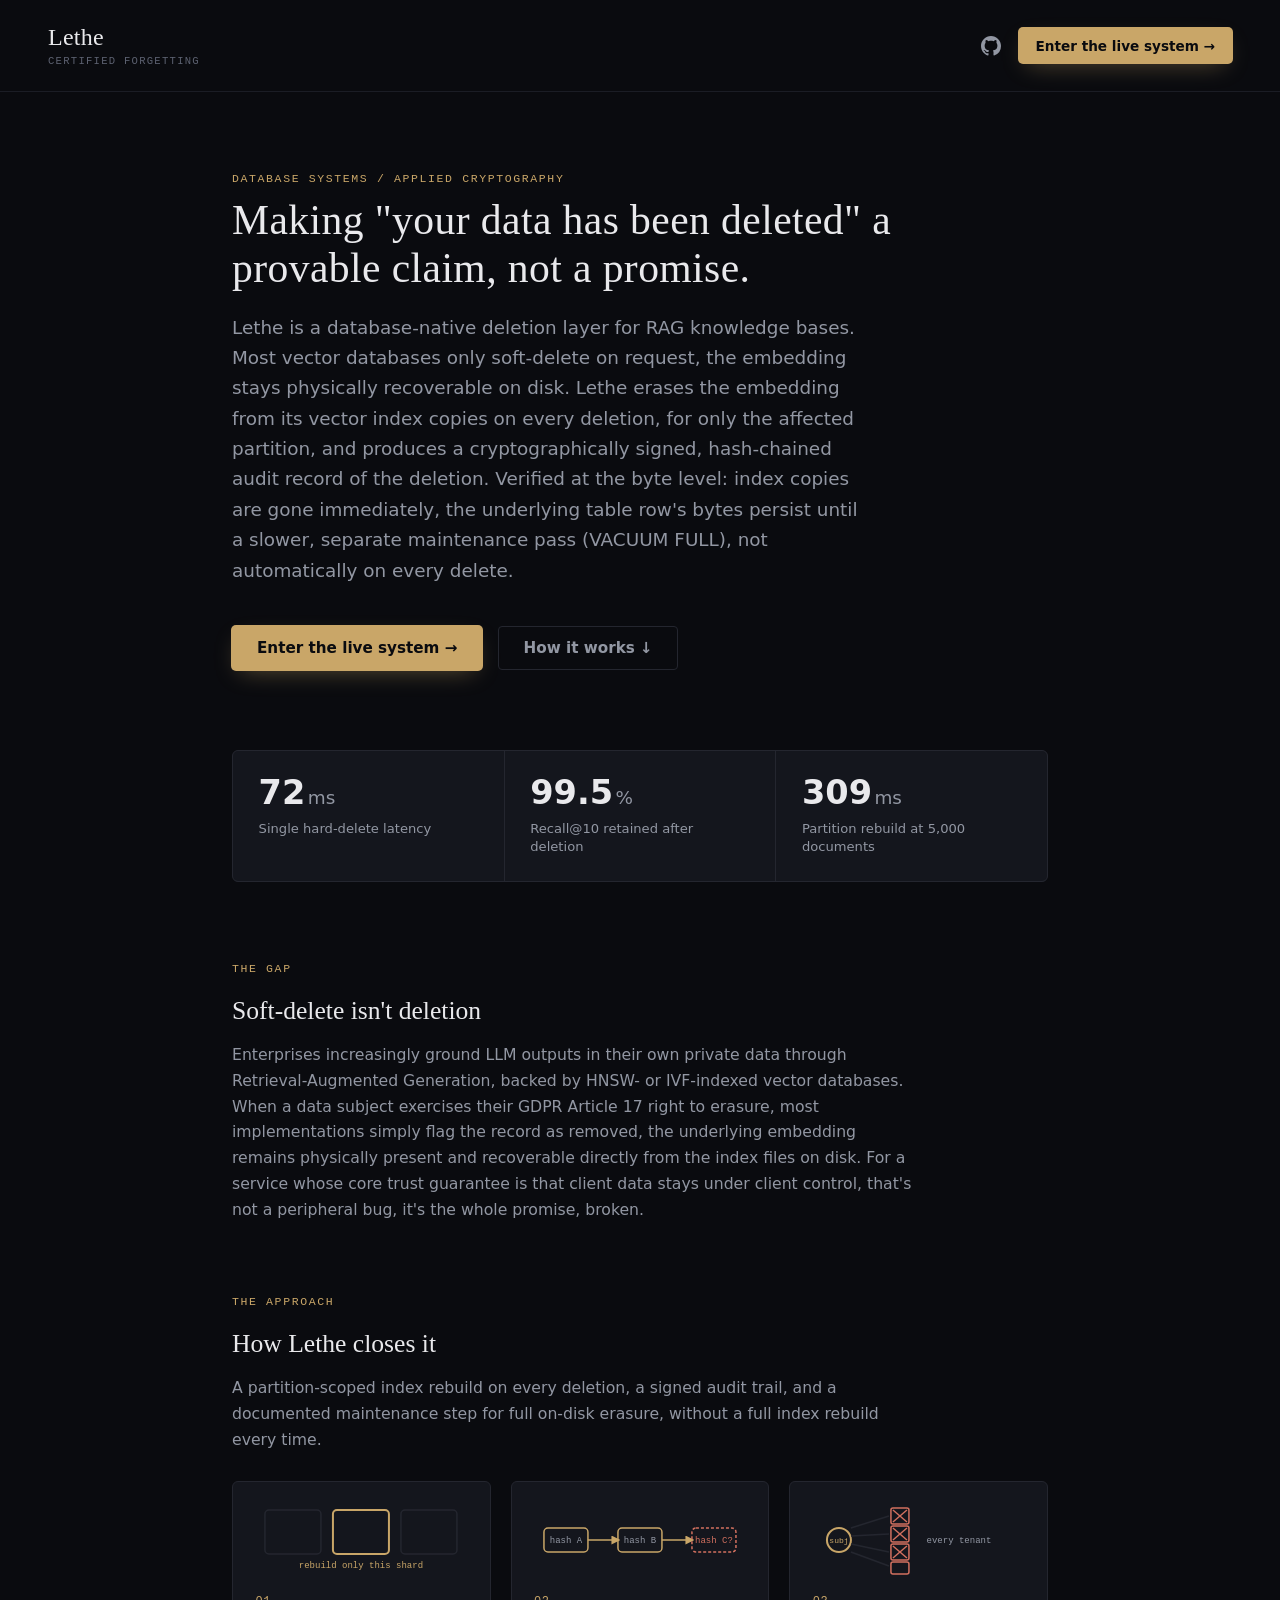
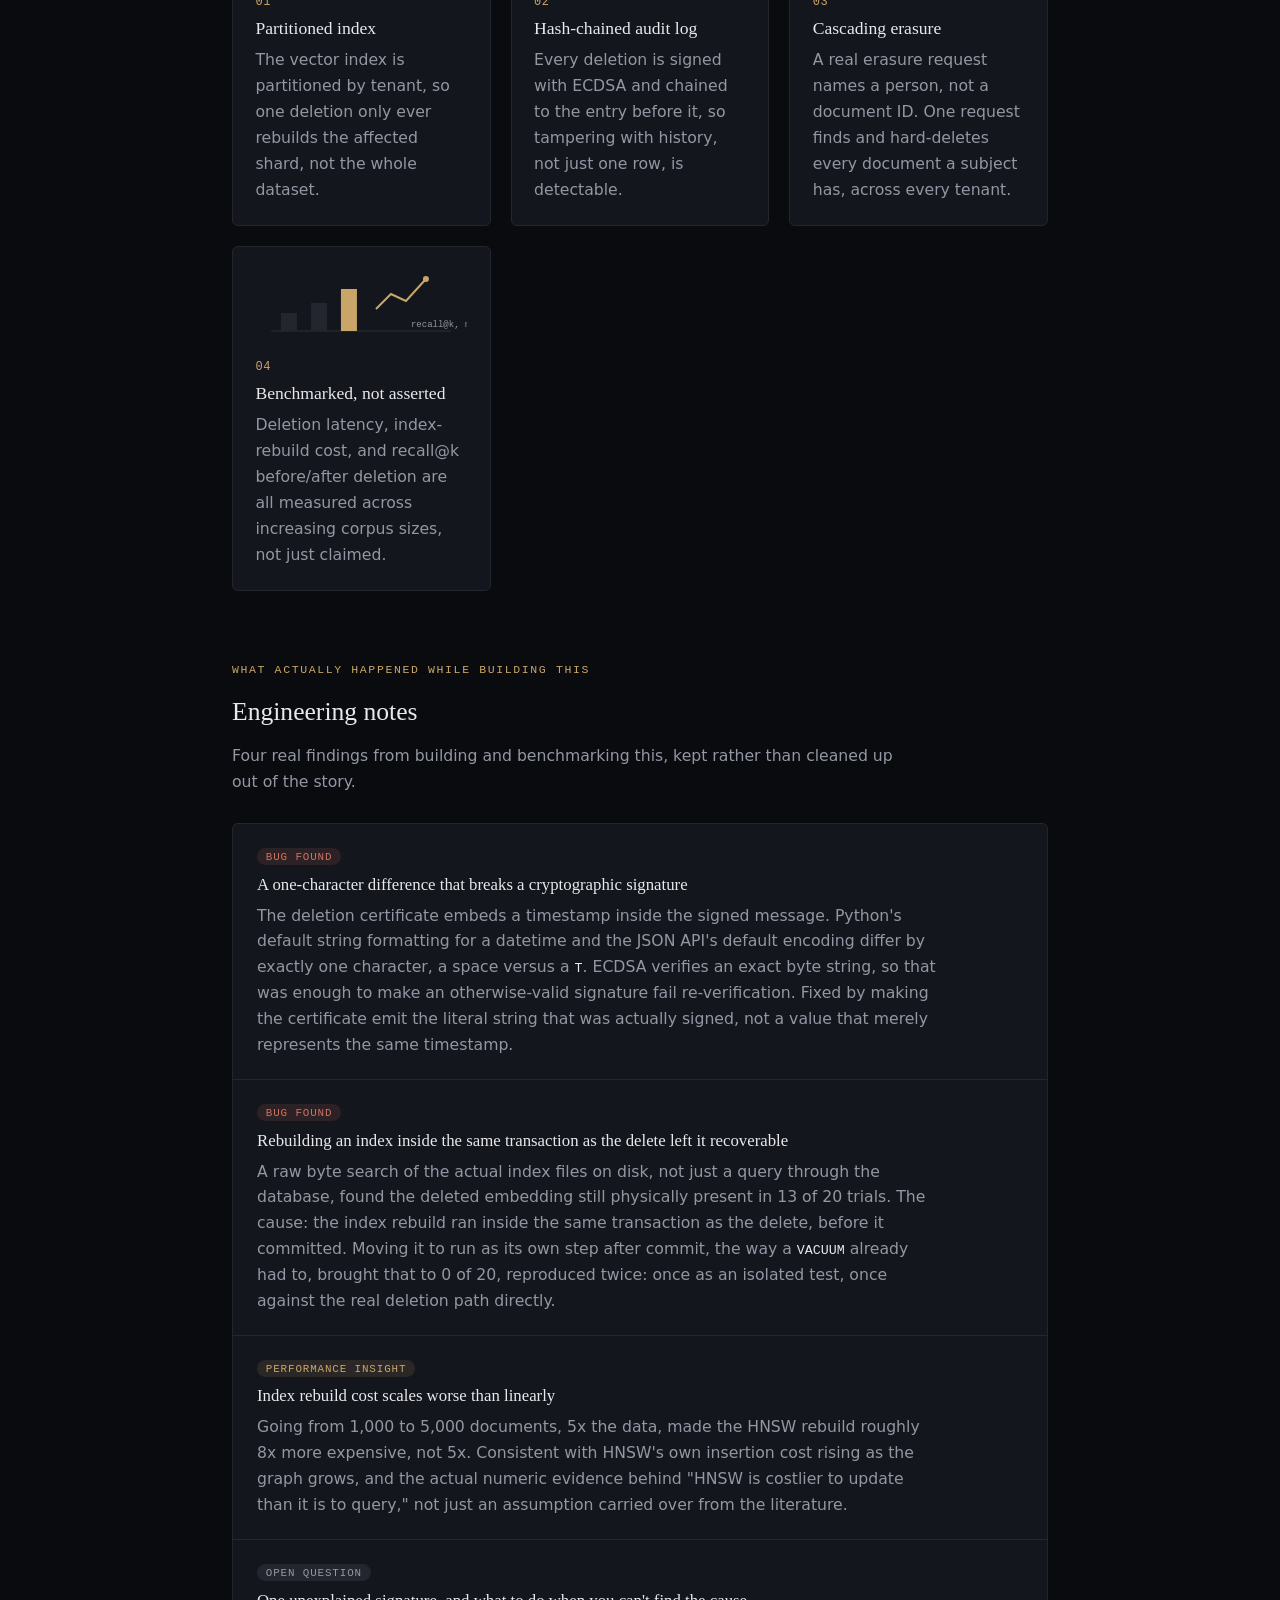
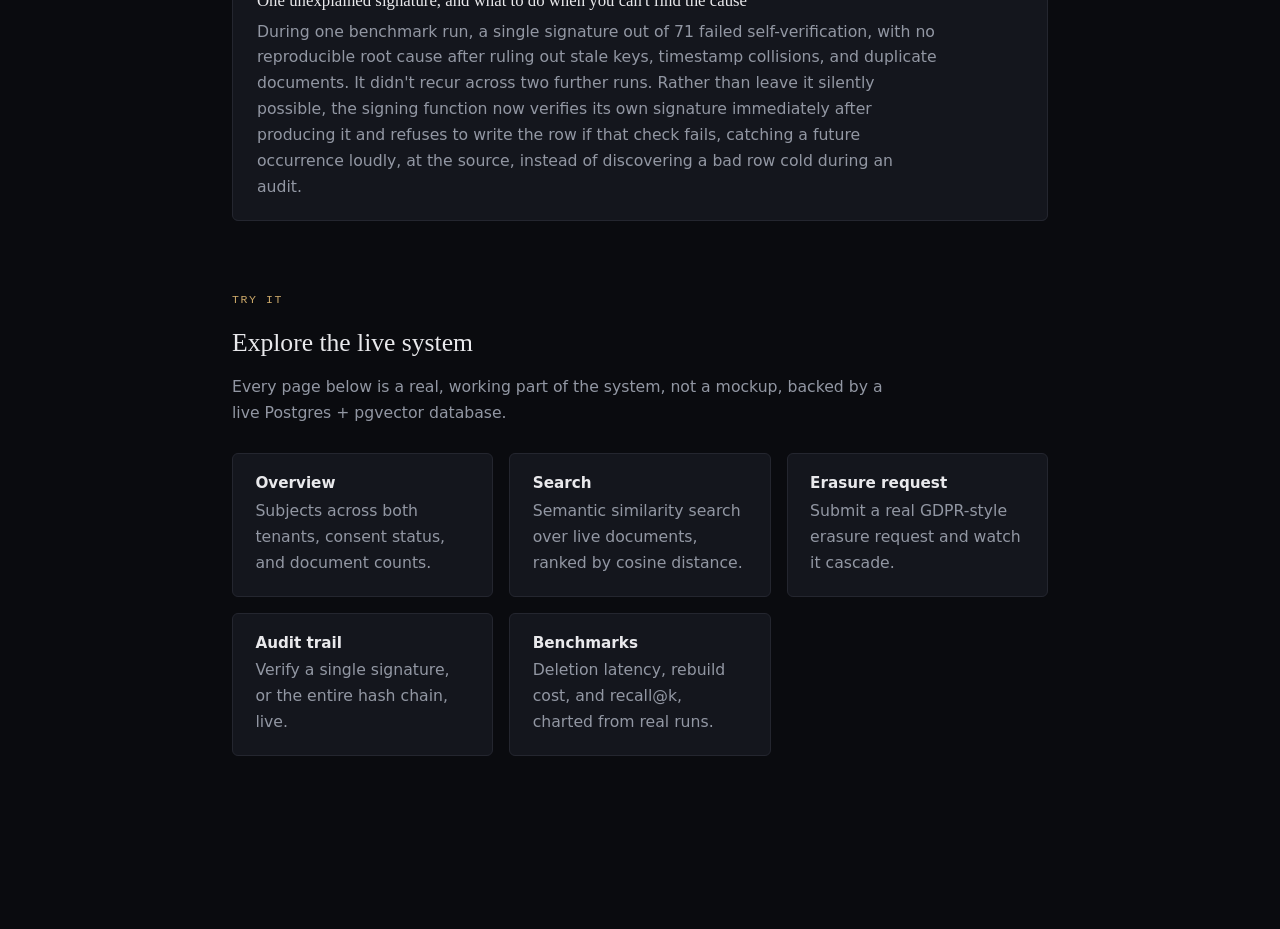
==== commit 6f469224: "Fix index residue by moving REINDEX after commit, add equal-size path comparison and repeated VACUUM" ====
--- a/frontend/index.html
+++ b/frontend/index.html
@@ -318,10 +318,10 @@
   <h1>Making "your data has been deleted" a provable claim, not a promise.</h1>
   <p class="lede">
     Lethe is a database-native deletion layer for RAG knowledge bases. Most vector databases only
-    soft-delete on request, the embedding stays physically recoverable on disk. Lethe rebuilds the
-    vector index, for only the affected partition, from the documents that remain after every
-    deletion, and produces a cryptographically signed, hash-chained audit record of the deletion.
-    Verified at the byte level: the deleted row's bytes persist in the underlying table until a
+    soft-delete on request, the embedding stays physically recoverable on disk. Lethe erases the
+    embedding from its vector index copies on every deletion, for only the affected partition, and
+    produces a cryptographically signed, hash-chained audit record of the deletion. Verified at the
+    byte level: index copies are gone immediately, the underlying table row's bytes persist until a
     slower, separate maintenance pass (VACUUM FULL), not automatically on every delete.
   </p>
   <div class="cta-row">
@@ -441,12 +441,17 @@
   <section>
     <div class="eyebrow">What actually happened while building this</div>
     <h2>Engineering notes</h2>
-    <p>Three real findings from building and benchmarking this, kept rather than cleaned up out of the story.</p>
+    <p>Four real findings from building and benchmarking this, kept rather than cleaned up out of the story.</p>
     <div class="finding-list">
       <div class="finding">
         <span class="finding-tag bug">Bug found</span>
         <h3>A one-character difference that breaks a cryptographic signature</h3>
         <p>The deletion certificate embeds a timestamp inside the signed message. Python's default string formatting for a datetime and the JSON API's default encoding differ by exactly one character, a space versus a <code>T</code>. ECDSA verifies an exact byte string, so that was enough to make an otherwise-valid signature fail re-verification. Fixed by making the certificate emit the literal string that was actually signed, not a value that merely represents the same timestamp.</p>
+      </div>
+      <div class="finding">
+        <span class="finding-tag bug">Bug found</span>
+        <h3>Rebuilding an index inside the same transaction as the delete left it recoverable</h3>
+        <p>A raw byte search of the actual index files on disk, not just a query through the database, found the deleted embedding still physically present in 13 of 20 trials. The cause: the index rebuild ran inside the same transaction as the delete, before it committed. Moving it to run as its own step after commit, the way a <code>VACUUM</code> already had to, brought that to 0 of 20, reproduced twice: once as an isolated test, once against the real deletion path directly.</p>
       </div>
       <div class="finding">
         <span class="finding-tag perf">Performance insight</span>
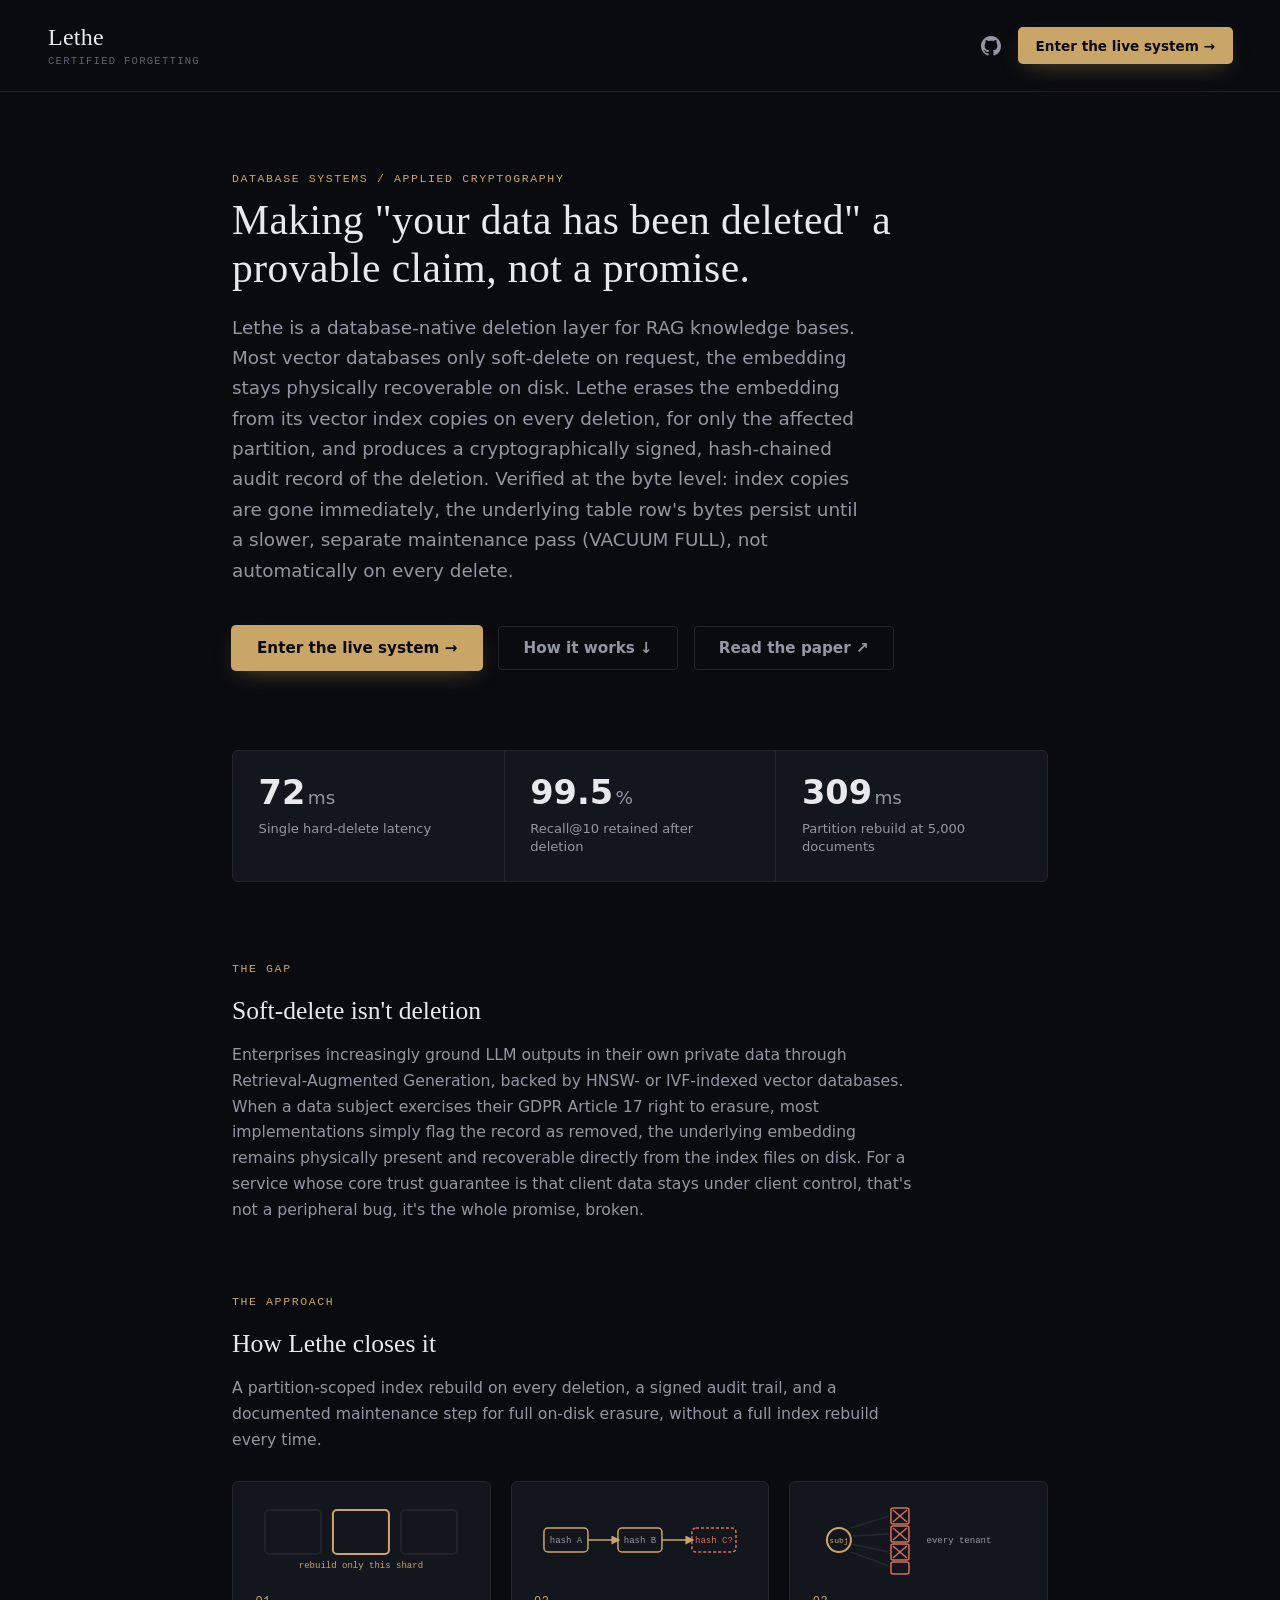
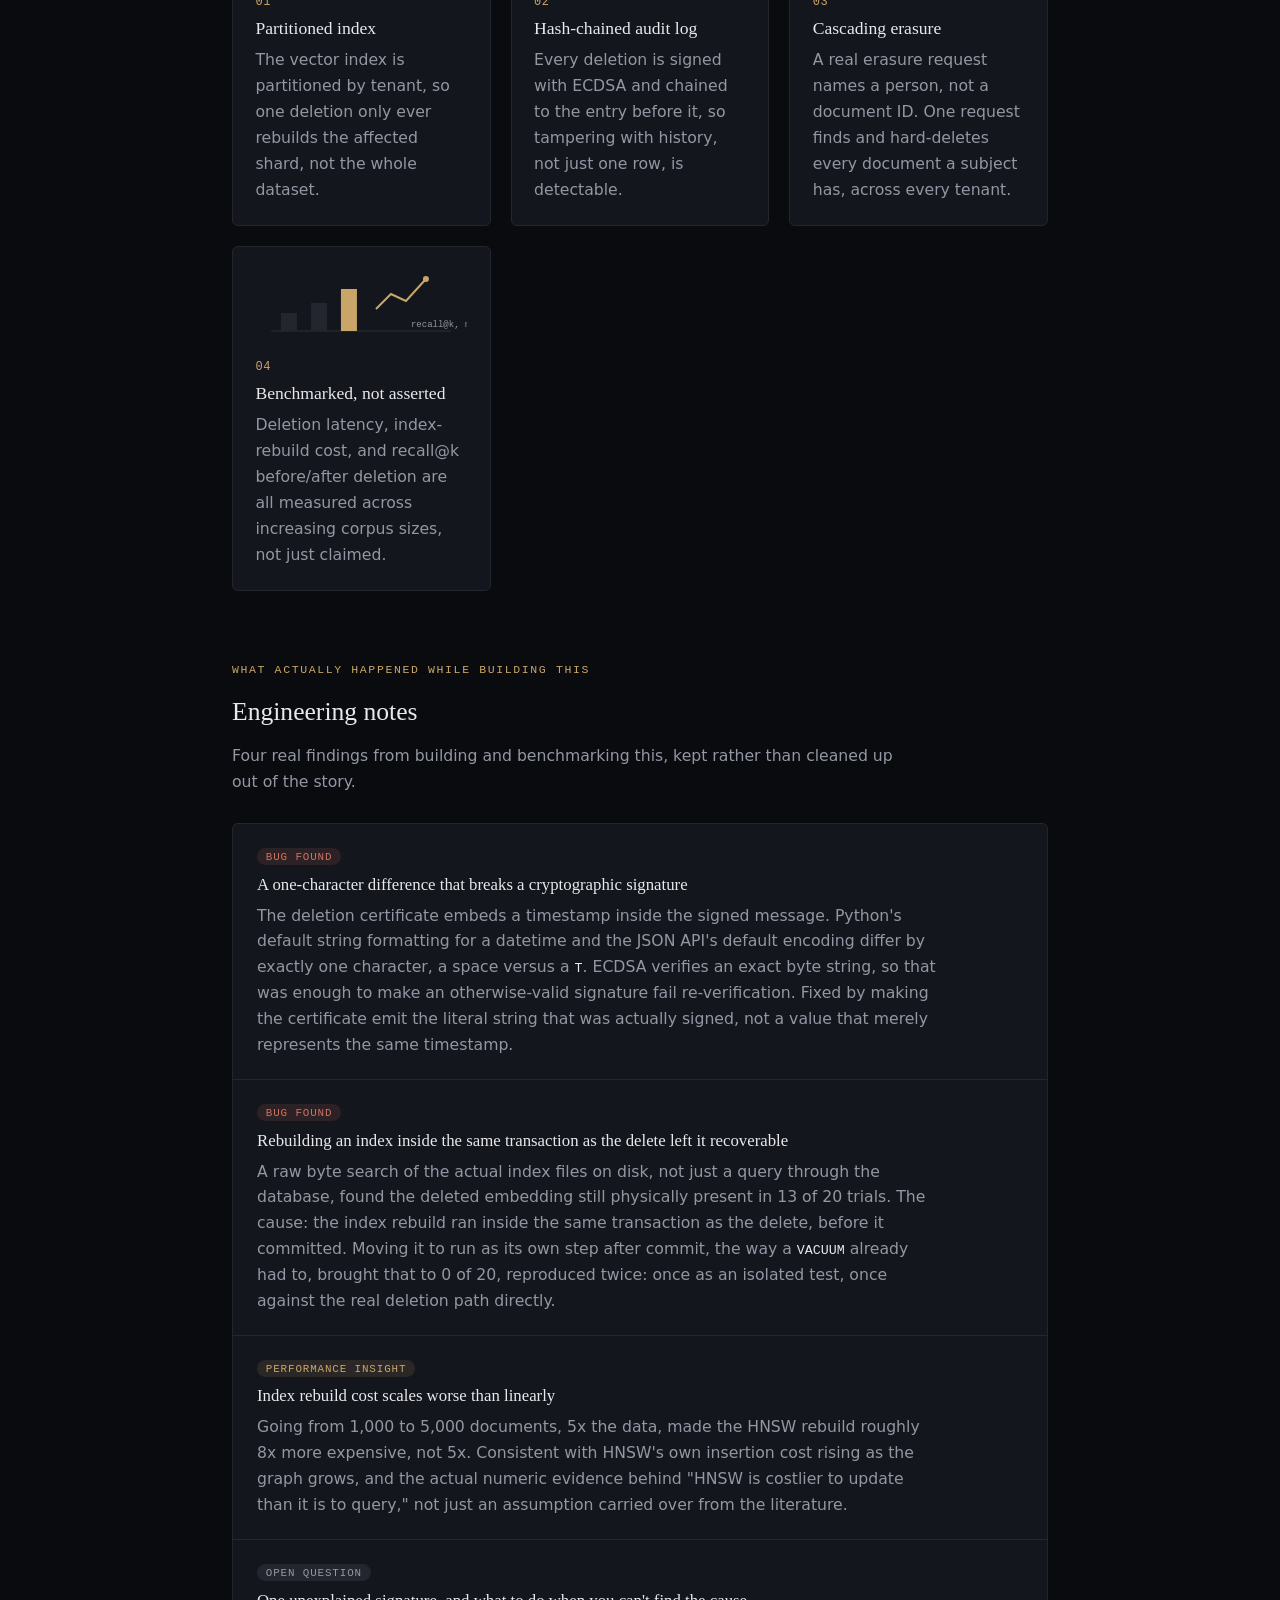
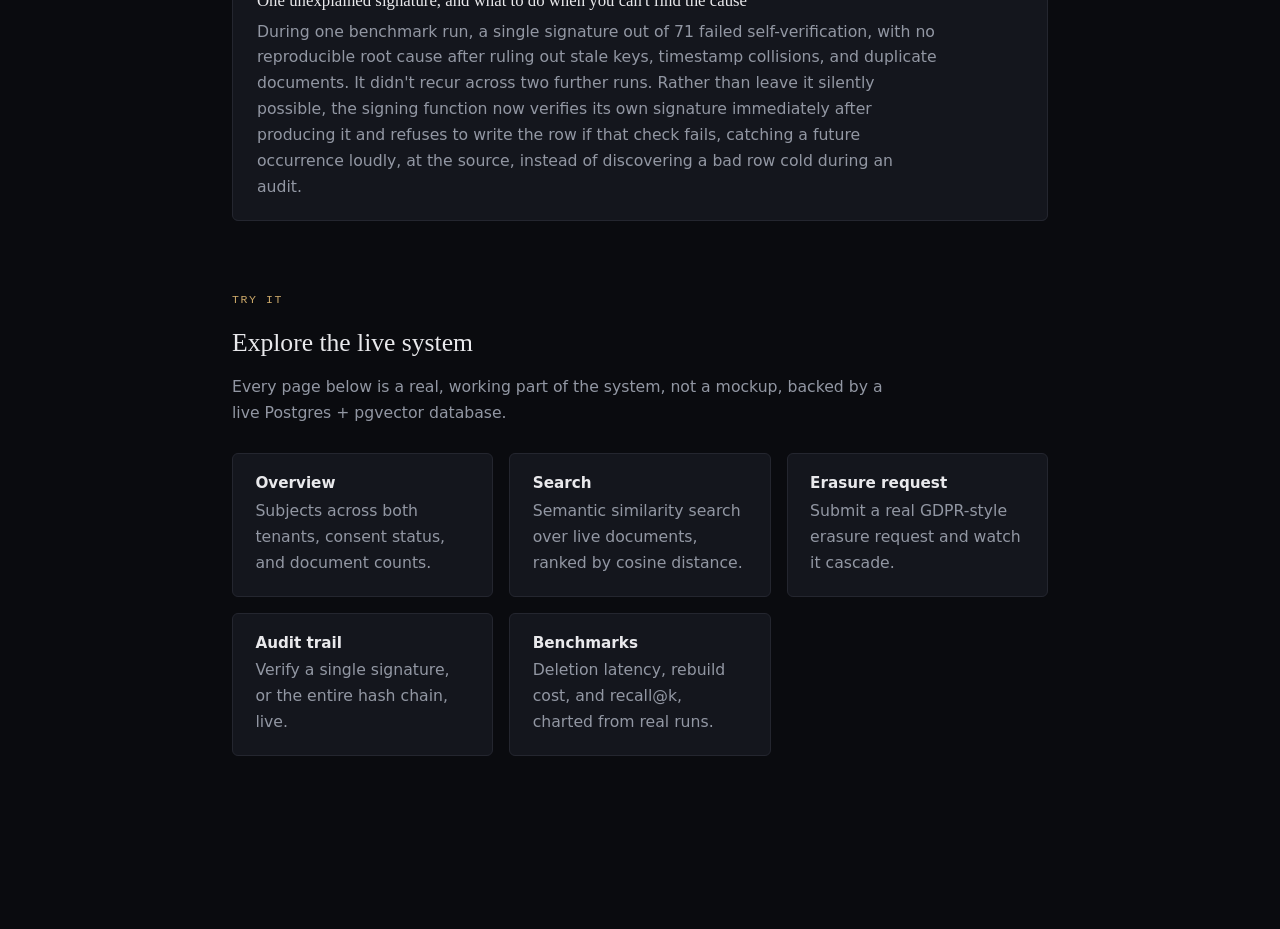
==== commit 840721e4: "Add a link to the research paper on the landing page" ====
--- a/frontend/index.html
+++ b/frontend/index.html
@@ -327,6 +327,7 @@
   <div class="cta-row">
     <button class="cta-primary" onclick="window.location.href='overview.html'">Enter the live system <span class="arrow">→</span></button>
     <button class="secondary" onclick="window.location.href='#how-it-works'">How it works ↓</button>
+    <button class="secondary" onclick="window.open('Lethe_paper_IEEE.pdf', '_blank')">Read the paper ↗</button>
   </div>
 
   <div class="stat-row">
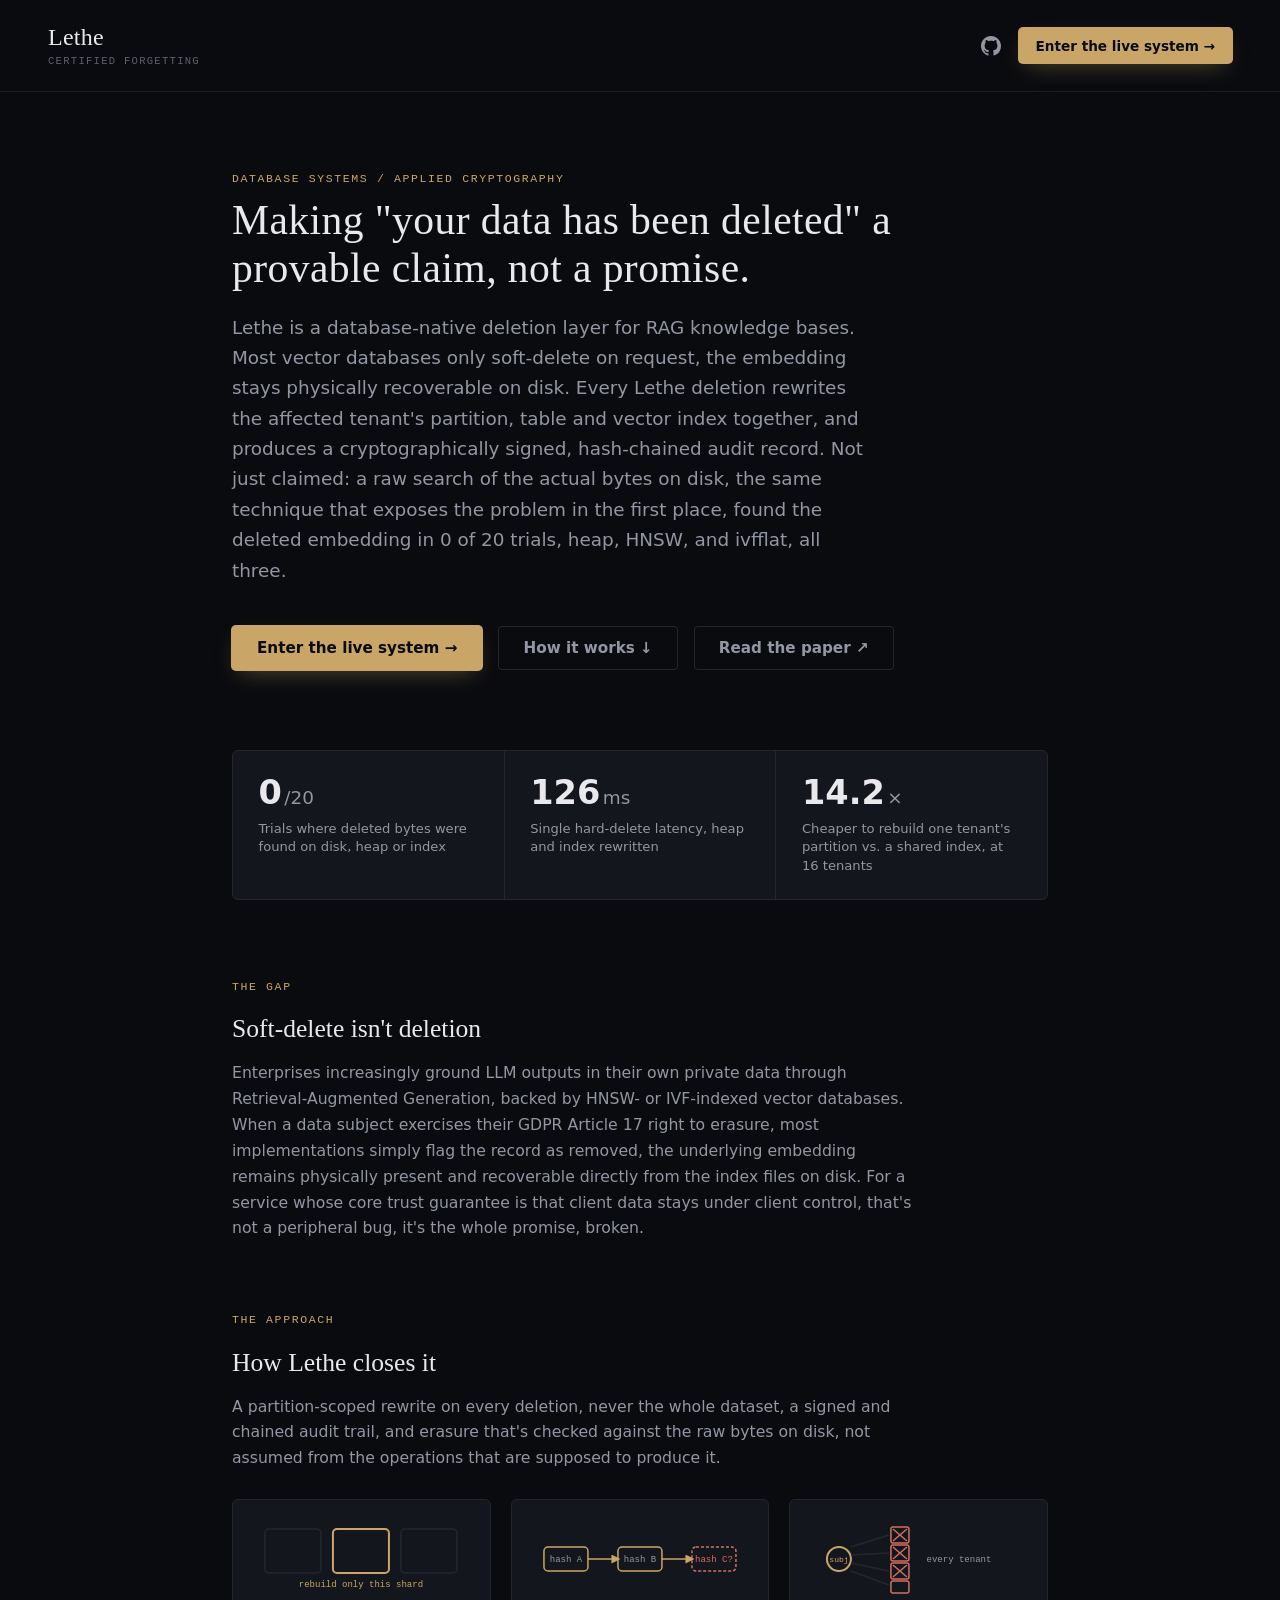
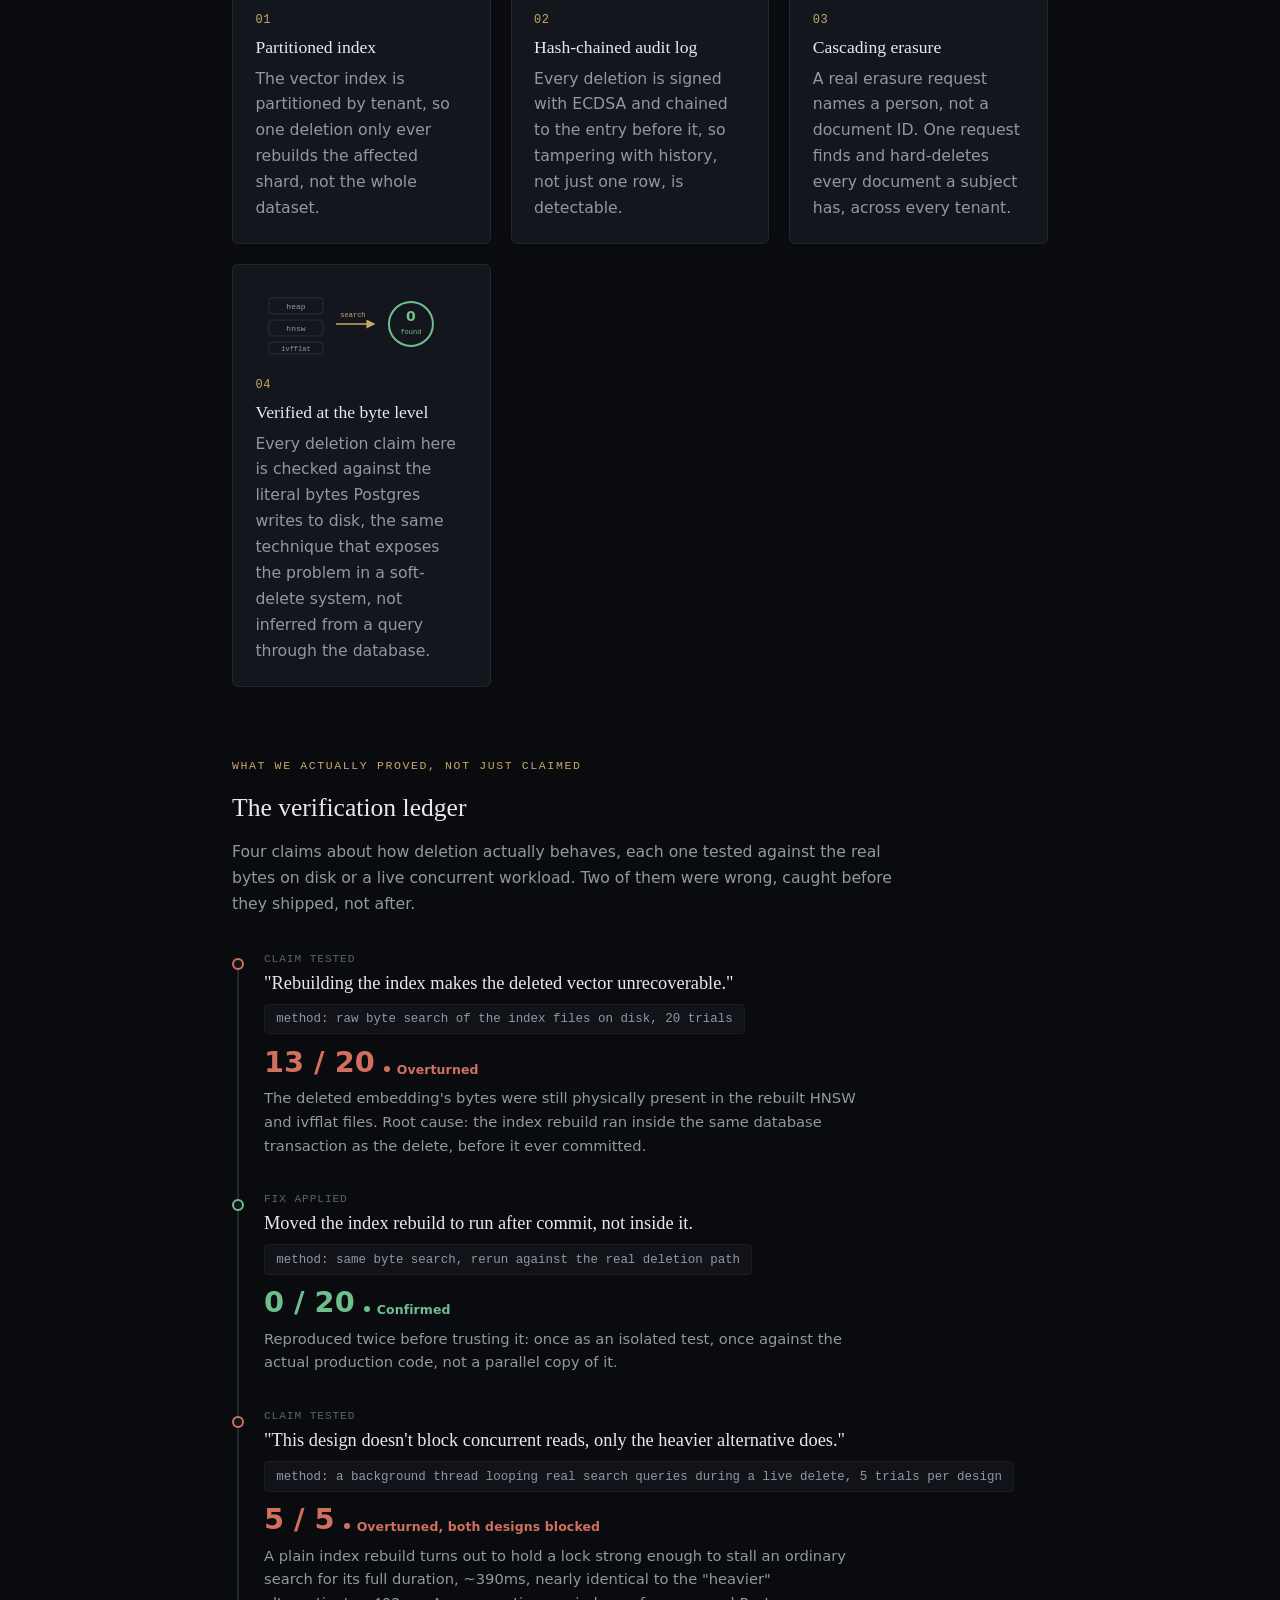
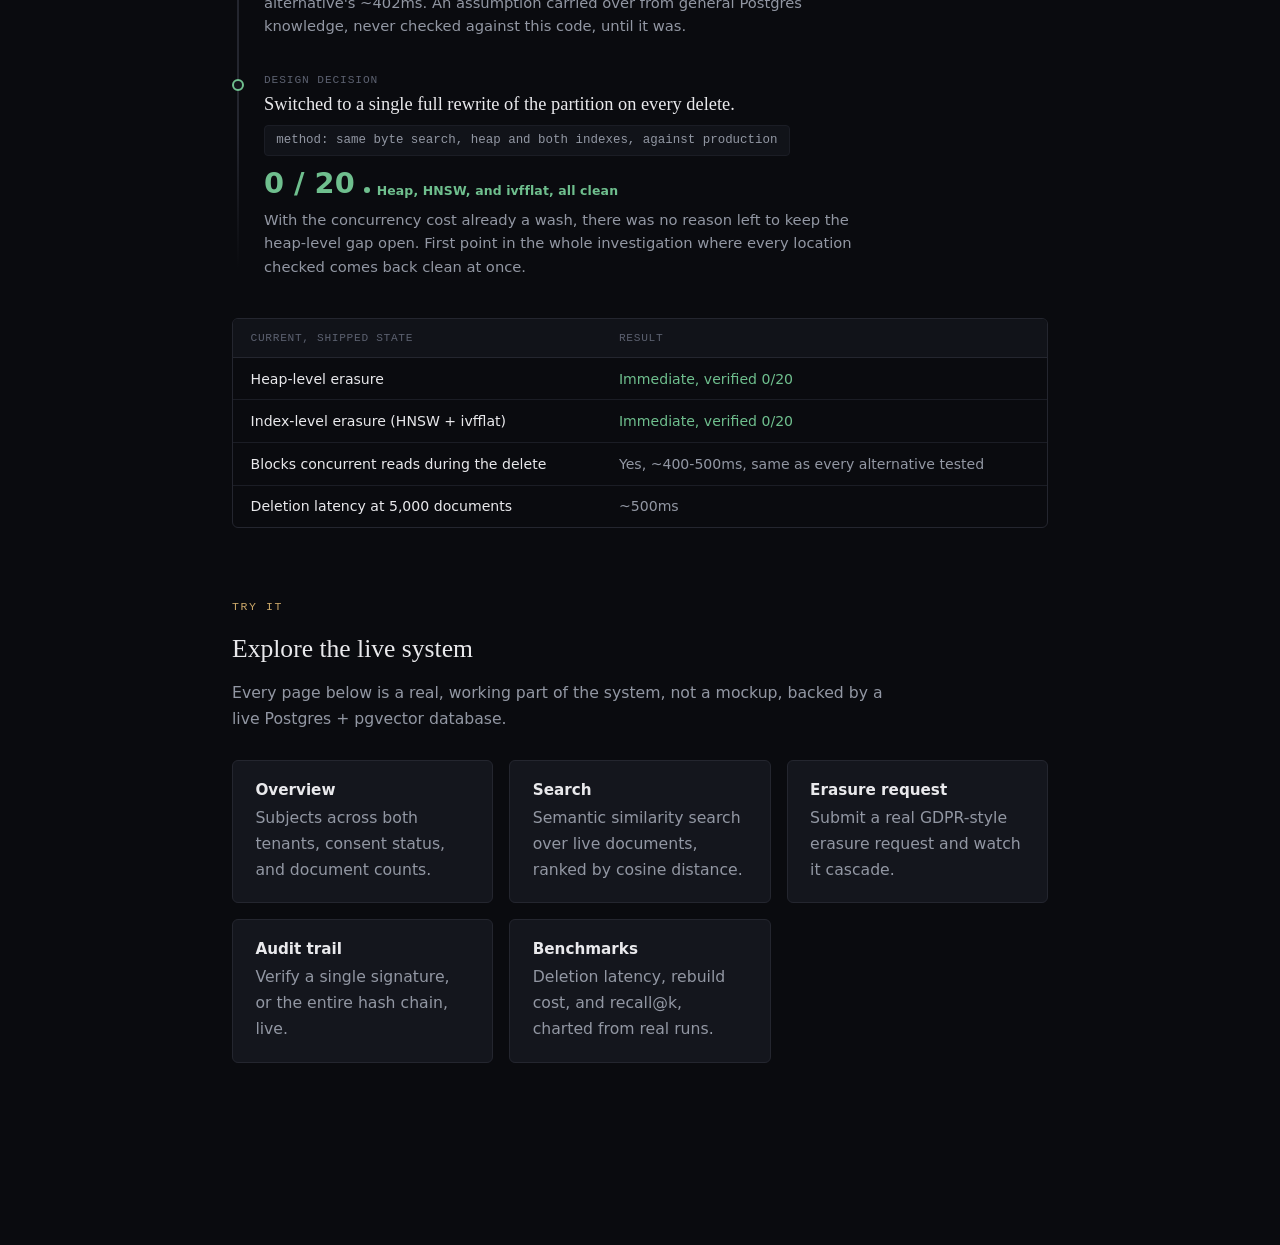
==== commit 93d0e0d0: "Redesign landing page around the verification ledger, replace stale copy and stats" ====
--- a/frontend/index.html
+++ b/frontend/index.html
@@ -4,9 +4,9 @@
 <meta charset="UTF-8" />
 <meta name="viewport" content="width=device-width, initial-scale=1" />
 <title>Lethe · Certified Forgetting</title>
-<meta name="description" content="A database-native deletion layer that rebuilds its vector index from only live rows on every deletion, produces a signed hash-chained audit record, and documents exactly what further maintenance step full on-disk erasure needs." />
+<meta name="description" content="A database-native deletion layer that rewrites the affected partition's heap and vector index on every deletion, produces a signed hash-chained audit record, and verifies the deleted bytes are actually gone by searching the raw files on disk." />
 <meta property="og:title" content="Lethe — Certified Forgetting" />
-<meta property="og:description" content="Partition-scoped index rebuild on every deletion. On-disk erasure via a documented maintenance step, verified at the byte level. Hash-chained audit log, live demo." />
+<meta property="og:description" content="Erasure verified at the byte level: 0 of 20 trials found the deleted embedding anywhere, heap or index. Partitioned rebuild, hash-chained audit log, live demo." />
 <meta property="og:type" content="website" />
 <meta name="twitter:card" content="summary" />
 <link rel="icon" href="data:image/svg+xml,%3Csvg xmlns='http://www.w3.org/2000/svg' viewBox='0 0 32 32'%3E%3Crect width='32' height='32' rx='7' fill='%230a0b0f'/%3E%3Crect x='7' y='13' width='12' height='7' rx='3.5' fill='none' stroke='%23c9a668' stroke-width='2.2'/%3E%3Crect x='13' y='13' width='12' height='7' rx='3.5' fill='none' stroke='%23c9a668' stroke-width='2.2'/%3E%3C/svg%3E" />
@@ -60,6 +60,7 @@
 
   .cta-row {
     display: flex;
+    flex-wrap: wrap;
     gap: 1rem;
     align-items: center;
     margin-bottom: 5rem;
@@ -168,58 +169,6 @@
     width: 100%;
     height: 72px;
     margin-bottom: 0.9rem;
-  }
-
-  .finding-list {
-    display: flex;
-    flex-direction: column;
-    gap: 1px;
-    background: var(--border);
-    border: 1px solid var(--border);
-    border-radius: 6px;
-    overflow: hidden;
-    margin-top: 1.75rem;
-  }
-
-  .finding {
-    background: var(--panel);
-    padding: 1.3rem 1.5rem;
-  }
-
-  .finding-tag {
-    display: inline-block;
-    font-family: var(--font-mono);
-    font-size: 0.68rem;
-    letter-spacing: 0.08em;
-    text-transform: uppercase;
-    padding: 0.15rem 0.55rem;
-    border-radius: 999px;
-    margin-bottom: 0.6rem;
-  }
-
-  .finding-tag.bug { background: rgba(209, 112, 95, 0.12); color: var(--bad); }
-  .finding-tag.open { background: rgba(124, 131, 148, 0.15); color: var(--text-dim); }
-  .finding-tag.perf { background: var(--accent-soft); color: var(--accent); }
-
-  .finding h3 {
-    font-family: var(--font-display);
-    font-weight: 500;
-    font-size: 1.05rem;
-    margin: 0 0 0.5rem;
-  }
-
-  .finding p {
-    font-size: 0.9rem;
-    color: var(--text-dim);
-    line-height: 1.6;
-    margin: 0;
-    max-width: 100%;
-  }
-
-  .finding code {
-    font-family: var(--font-mono);
-    font-size: 0.85em;
-    color: var(--text);
   }
 
   .page-grid {
@@ -297,6 +246,212 @@
     line-height: 1.4;
   }
 
+  .ledger {
+    position: relative;
+    margin-top: 2.25rem;
+    padding-left: 2rem;
+  }
+
+  .ledger::before {
+    content: "";
+    position: absolute;
+    left: 5px;
+    top: 10px;
+    bottom: 10px;
+    width: 2px;
+    background: linear-gradient(to bottom, var(--border), var(--border) 85%, transparent);
+  }
+
+  .ledger-entry {
+    position: relative;
+    padding-bottom: 2.25rem;
+    opacity: 0;
+    transform: translateY(10px);
+    transition: opacity 0.5s ease, transform 0.5s ease;
+  }
+
+  .ledger-entry.in-view {
+    opacity: 1;
+    transform: translateY(0);
+  }
+
+  .ledger-entry:last-child {
+    padding-bottom: 0;
+  }
+
+  .ledger-marker {
+    position: absolute;
+    left: -2rem;
+    top: 0.35rem;
+    width: 12px;
+    height: 12px;
+    border-radius: 50%;
+    background: var(--bg-elevated);
+    border: 2px solid var(--border);
+  }
+
+  .ledger-entry.overturned .ledger-marker {
+    border-color: var(--bad);
+  }
+
+  .ledger-entry.confirmed .ledger-marker {
+    border-color: var(--good);
+  }
+
+  .ledger-step {
+    font-family: var(--font-mono);
+    font-size: 0.7rem;
+    letter-spacing: 0.08em;
+    text-transform: uppercase;
+    color: var(--text-faint);
+    margin-bottom: 0.5rem;
+  }
+
+  .ledger-entry h3 {
+    font-family: var(--font-display);
+    font-weight: 500;
+    font-size: 1.15rem;
+    margin: 0 0 0.65rem;
+    color: var(--text);
+  }
+
+  .ledger-method {
+    font-family: var(--font-mono);
+    font-size: 0.78rem;
+    color: var(--text-dim);
+    background: var(--bg-elevated);
+    border: 1px solid var(--border-soft);
+    border-radius: 4px;
+    padding: 0.45rem 0.7rem;
+    display: inline-block;
+    margin-bottom: 0.85rem;
+  }
+
+  .ledger-result {
+    display: flex;
+    align-items: baseline;
+    gap: 0.6rem;
+    margin: 0 0 0.6rem;
+  }
+
+  .ledger-result .figure {
+    font-family: var(--font-body);
+    font-weight: 700;
+    font-size: 1.8rem;
+    color: var(--text);
+    line-height: 1;
+  }
+
+  .ledger-entry.overturned .ledger-result .figure {
+    color: var(--bad);
+  }
+
+  .ledger-entry.confirmed .ledger-result .figure {
+    color: var(--good);
+  }
+
+  .ledger-result .figure-label {
+    font-size: 0.88rem;
+    color: var(--text-dim);
+  }
+
+  .ledger-entry p.ledger-note {
+    font-size: 0.92rem;
+    color: var(--text-dim);
+    line-height: 1.6;
+    max-width: 600px;
+    margin: 0;
+  }
+
+  .ledger-final {
+    margin-top: 2.5rem;
+    border: 1px solid var(--border);
+    border-radius: 6px;
+    overflow: hidden;
+  }
+
+  .ledger-final table {
+    width: 100%;
+    border-collapse: collapse;
+    font-size: 0.86rem;
+  }
+
+  .ledger-final th {
+    text-align: left;
+    font-family: var(--font-mono);
+    font-size: 0.7rem;
+    letter-spacing: 0.06em;
+    text-transform: uppercase;
+    color: var(--text-faint);
+    font-weight: 500;
+    padding: 0.8rem 1.1rem;
+    background: var(--bg-elevated);
+    border-bottom: 1px solid var(--border);
+  }
+
+  .ledger-final td {
+    padding: 0.8rem 1.1rem;
+    border-bottom: 1px solid var(--border-soft);
+    color: var(--text-dim);
+  }
+
+  .ledger-final tr:last-child td {
+    border-bottom: none;
+  }
+
+  .ledger-final td:first-child {
+    color: var(--text);
+    font-weight: 500;
+  }
+
+  .ledger-final .yes {
+    color: var(--good);
+  }
+
+  .ledger-method {
+    max-width: 100%;
+    box-sizing: border-box;
+    white-space: normal;
+    word-break: break-word;
+  }
+
+  @media (max-width: 640px) {
+    .landing-bar {
+      padding: 1.25rem 1.5rem;
+    }
+
+    .landing {
+      padding: 3rem 1.25rem 4rem;
+    }
+
+    .landing h1 {
+      font-size: 1.9rem;
+    }
+
+    .landing .lede {
+      font-size: 1.02rem;
+    }
+
+    .ledger {
+      padding-left: 1.5rem;
+    }
+
+    .ledger-marker {
+      left: -1.5rem;
+    }
+
+    .ledger-result {
+      flex-wrap: wrap;
+    }
+
+    .ledger-final {
+      overflow-x: auto;
+    }
+
+    .ledger-final table {
+      min-width: 480px;
+    }
+  }
 </style>
 </head>
 <body>
@@ -318,11 +473,11 @@
   <h1>Making "your data has been deleted" a provable claim, not a promise.</h1>
   <p class="lede">
     Lethe is a database-native deletion layer for RAG knowledge bases. Most vector databases only
-    soft-delete on request, the embedding stays physically recoverable on disk. Lethe erases the
-    embedding from its vector index copies on every deletion, for only the affected partition, and
-    produces a cryptographically signed, hash-chained audit record of the deletion. Verified at the
-    byte level: index copies are gone immediately, the underlying table row's bytes persist until a
-    slower, separate maintenance pass (VACUUM FULL), not automatically on every delete.
+    soft-delete on request, the embedding stays physically recoverable on disk. Every Lethe deletion
+    rewrites the affected tenant's partition, table and vector index together, and produces a
+    cryptographically signed, hash-chained audit record. Not just claimed: a raw search of the actual
+    bytes on disk, the same technique that exposes the problem in the first place, found the deleted
+    embedding in 0 of 20 trials, heap, HNSW, and ivfflat, all three.
   </p>
   <div class="cta-row">
     <button class="cta-primary" onclick="window.location.href='overview.html'">Enter the live system <span class="arrow">→</span></button>
@@ -332,16 +487,16 @@
 
   <div class="stat-row">
     <div class="stat-tile">
-      <div class="stat-value">72<span class="stat-unit">ms</span></div>
-      <div class="stat-label">Single hard-delete latency</div>
+      <div class="stat-value">0<span class="stat-unit">/20</span></div>
+      <div class="stat-label">Trials where deleted bytes were found on disk, heap or index</div>
     </div>
     <div class="stat-tile">
-      <div class="stat-value">99.5<span class="stat-unit">%</span></div>
-      <div class="stat-label">Recall@10 retained after deletion</div>
+      <div class="stat-value">126<span class="stat-unit">ms</span></div>
+      <div class="stat-label">Single hard-delete latency, heap and index rewritten</div>
     </div>
     <div class="stat-tile">
-      <div class="stat-value">309<span class="stat-unit">ms</span></div>
-      <div class="stat-label">Partition rebuild at 5,000 documents</div>
+      <div class="stat-value">14.2<span class="stat-unit">×</span></div>
+      <div class="stat-label">Cheaper to rebuild one tenant's partition vs. a shared index, at 16 tenants</div>
     </div>
   </div>
 
@@ -362,8 +517,9 @@
     <div class="eyebrow">The approach</div>
     <h2>How Lethe closes it</h2>
     <p>
-      A partition-scoped index rebuild on every deletion, a signed audit trail, and a documented
-      maintenance step for full on-disk erasure, without a full index rebuild every time.
+      A partition-scoped rewrite on every deletion, never the whole dataset, a signed and chained
+      audit trail, and erasure that's checked against the raw bytes on disk, not assumed from the
+      operations that are supposed to produce it.
     </p>
     <div class="concept-grid">
       <div class="concept-card">
@@ -424,48 +580,124 @@
       </div>
       <div class="concept-card">
         <svg class="concept-diagram" viewBox="0 0 200 72" fill="none">
-          <line x1="10" y1="62" x2="190" y2="62" style="stroke:var(--border);stroke-width:1.5" />
-          <rect x="20" y="44" width="16" height="18" style="fill:var(--border)" />
-          <rect x="50" y="34" width="16" height="28" style="fill:var(--border)" />
-          <rect x="80" y="20" width="16" height="42" style="fill:var(--accent)" />
-          <path d="M115 40 L130 25 L145 32 L165 10" style="stroke:var(--accent);stroke-width:2" />
-          <circle cx="165" cy="10" r="3" style="fill:var(--accent)" />
-          <text x="150" y="58" font-size="9" style="fill:var(--text-dim);font-family:var(--font-mono)">recall@k, measured</text>
+          <g style="stroke:var(--border);stroke-width:1.5">
+            <rect x="8" y="10" width="54" height="16" rx="3" />
+            <rect x="8" y="32" width="54" height="16" rx="3" />
+            <rect x="8" y="54" width="54" height="12" rx="3" />
+          </g>
+          <text x="35" y="21" text-anchor="middle" font-size="8" style="fill:var(--text-dim);font-family:var(--font-mono)">heap</text>
+          <text x="35" y="43" text-anchor="middle" font-size="8" style="fill:var(--text-dim);font-family:var(--font-mono)">hnsw</text>
+          <text x="35" y="63" text-anchor="middle" font-size="7" style="fill:var(--text-dim);font-family:var(--font-mono)">ivfflat</text>
+          <line x1="75" y1="36" x2="110" y2="36" style="stroke:var(--accent);stroke-width:1.5" marker-end="url(#arrow4)" />
+          <text x="92" y="29" text-anchor="middle" font-size="7" style="fill:var(--accent);font-family:var(--font-mono)">search</text>
+          <circle cx="150" cy="36" r="22" style="stroke:var(--good);stroke-width:2" />
+          <text x="150" y="33" text-anchor="middle" font-size="14" style="fill:var(--good);font-family:var(--font-body);font-weight:700">0</text>
+          <text x="150" y="46" text-anchor="middle" font-size="7" style="fill:var(--good);font-family:var(--font-mono)">found</text>
+          <defs>
+            <marker id="arrow4" markerWidth="6" markerHeight="6" refX="3" refY="3" orient="auto">
+              <path d="M0,0 L6,3 L0,6 Z" style="fill:var(--accent)" />
+            </marker>
+          </defs>
         </svg>
         <div class="num">04</div>
-        <h3>Benchmarked, not asserted</h3>
-        <p>Deletion latency, index-rebuild cost, and recall@k before/after deletion are all measured across increasing corpus sizes, not just claimed.</p>
+        <h3>Verified at the byte level</h3>
+        <p>Every deletion claim here is checked against the literal bytes Postgres writes to disk, the same technique that exposes the problem in a soft-delete system, not inferred from a query through the database.</p>
       </div>
     </div>
   </section>
 
   <section>
-    <div class="eyebrow">What actually happened while building this</div>
-    <h2>Engineering notes</h2>
-    <p>Four real findings from building and benchmarking this, kept rather than cleaned up out of the story.</p>
-    <div class="finding-list">
-      <div class="finding">
-        <span class="finding-tag bug">Bug found</span>
-        <h3>A one-character difference that breaks a cryptographic signature</h3>
-        <p>The deletion certificate embeds a timestamp inside the signed message. Python's default string formatting for a datetime and the JSON API's default encoding differ by exactly one character, a space versus a <code>T</code>. ECDSA verifies an exact byte string, so that was enough to make an otherwise-valid signature fail re-verification. Fixed by making the certificate emit the literal string that was actually signed, not a value that merely represents the same timestamp.</p>
+    <div class="eyebrow">What we actually proved, not just claimed</div>
+    <h2>The verification ledger</h2>
+    <p>
+      Four claims about how deletion actually behaves, each one tested against the real bytes on
+      disk or a live concurrent workload. Two of them were wrong, caught before they shipped, not
+      after.
+    </p>
+
+    <div class="ledger">
+      <div class="ledger-entry overturned">
+        <div class="ledger-marker"></div>
+        <div class="ledger-step">Claim tested</div>
+        <h3>"Rebuilding the index makes the deleted vector unrecoverable."</h3>
+        <div class="ledger-method">method: raw byte search of the index files on disk, 20 trials</div>
+        <div class="ledger-result">
+          <span class="figure">13 / 20</span>
+          <span class="figure-label"><span class="badge bad">Overturned</span></span>
+        </div>
+        <p class="ledger-note">The deleted embedding's bytes were still physically present in the rebuilt HNSW and ivfflat files. Root cause: the index rebuild ran inside the same database transaction as the delete, before it ever committed.</p>
       </div>
-      <div class="finding">
-        <span class="finding-tag bug">Bug found</span>
-        <h3>Rebuilding an index inside the same transaction as the delete left it recoverable</h3>
-        <p>A raw byte search of the actual index files on disk, not just a query through the database, found the deleted embedding still physically present in 13 of 20 trials. The cause: the index rebuild ran inside the same transaction as the delete, before it committed. Moving it to run as its own step after commit, the way a <code>VACUUM</code> already had to, brought that to 0 of 20, reproduced twice: once as an isolated test, once against the real deletion path directly.</p>
+
+      <div class="ledger-entry confirmed">
+        <div class="ledger-marker"></div>
+        <div class="ledger-step">Fix applied</div>
+        <h3>Moved the index rebuild to run after commit, not inside it.</h3>
+        <div class="ledger-method">method: same byte search, rerun against the real deletion path</div>
+        <div class="ledger-result">
+          <span class="figure">0 / 20</span>
+          <span class="figure-label"><span class="badge good">Confirmed</span></span>
+        </div>
+        <p class="ledger-note">Reproduced twice before trusting it: once as an isolated test, once against the actual production code, not a parallel copy of it.</p>
       </div>
-      <div class="finding">
-        <span class="finding-tag perf">Performance insight</span>
-        <h3>Index rebuild cost scales worse than linearly</h3>
-        <p>Going from 1,000 to 5,000 documents, 5x the data, made the HNSW rebuild roughly 8x more expensive, not 5x. Consistent with HNSW's own insertion cost rising as the graph grows, and the actual numeric evidence behind "HNSW is costlier to update than it is to query," not just an assumption carried over from the literature.</p>
+
+      <div class="ledger-entry overturned">
+        <div class="ledger-marker"></div>
+        <div class="ledger-step">Claim tested</div>
+        <h3>"This design doesn't block concurrent reads, only the heavier alternative does."</h3>
+        <div class="ledger-method">method: a background thread looping real search queries during a live delete, 5 trials per design</div>
+        <div class="ledger-result">
+          <span class="figure">5 / 5</span>
+          <span class="figure-label"><span class="badge bad">Overturned, both designs blocked</span></span>
+        </div>
+        <p class="ledger-note">A plain index rebuild turns out to hold a lock strong enough to stall an ordinary search for its full duration, ~390ms, nearly identical to the "heavier" alternative's ~402ms. An assumption carried over from general Postgres knowledge, never checked against this code, until it was.</p>
       </div>
-      <div class="finding">
-        <span class="finding-tag open">Open question</span>
-        <h3>One unexplained signature, and what to do when you can't find the cause</h3>
-        <p>During one benchmark run, a single signature out of 71 failed self-verification, with no reproducible root cause after ruling out stale keys, timestamp collisions, and duplicate documents. It didn't recur across two further runs. Rather than leave it silently possible, the signing function now verifies its own signature immediately after producing it and refuses to write the row if that check fails, catching a future occurrence loudly, at the source, instead of discovering a bad row cold during an audit.</p>
+
+      <div class="ledger-entry confirmed">
+        <div class="ledger-marker"></div>
+        <div class="ledger-step">Design decision</div>
+        <h3>Switched to a single full rewrite of the partition on every delete.</h3>
+        <div class="ledger-method">method: same byte search, heap and both indexes, against production</div>
+        <div class="ledger-result">
+          <span class="figure">0 / 20</span>
+          <span class="figure-label"><span class="badge good">Heap, HNSW, and ivfflat, all clean</span></span>
+        </div>
+        <p class="ledger-note">With the concurrency cost already a wash, there was no reason left to keep the heap-level gap open. First point in the whole investigation where every location checked comes back clean at once.</p>
       </div>
     </div>
+
+    <div class="ledger-final">
+      <table>
+        <thead>
+          <tr><th>Current, shipped state</th><th>Result</th></tr>
+        </thead>
+        <tbody>
+          <tr><td>Heap-level erasure</td><td class="yes">Immediate, verified 0/20</td></tr>
+          <tr><td>Index-level erasure (HNSW + ivfflat)</td><td class="yes">Immediate, verified 0/20</td></tr>
+          <tr><td>Blocks concurrent reads during the delete</td><td>Yes, ~400-500ms, same as every alternative tested</td></tr>
+          <tr><td>Deletion latency at 5,000 documents</td><td>~500ms</td></tr>
+        </tbody>
+      </table>
+    </div>
   </section>
+
+  <script>
+    (function () {
+      var entries = document.querySelectorAll(".ledger-entry");
+      if (!("IntersectionObserver" in window) || entries.length === 0) {
+        entries.forEach(function (el) { el.classList.add("in-view"); });
+        return;
+      }
+      var observer = new IntersectionObserver(function (items) {
+        items.forEach(function (item) {
+          if (item.isIntersecting) {
+            item.target.classList.add("in-view");
+            observer.unobserve(item.target);
+          }
+        });
+      }, { threshold: 0.2, rootMargin: "0px 0px -40px 0px" });
+      entries.forEach(function (el) { observer.observe(el); });
+    })();
+  </script>
 
   <section>
     <div class="eyebrow">Try it</div>
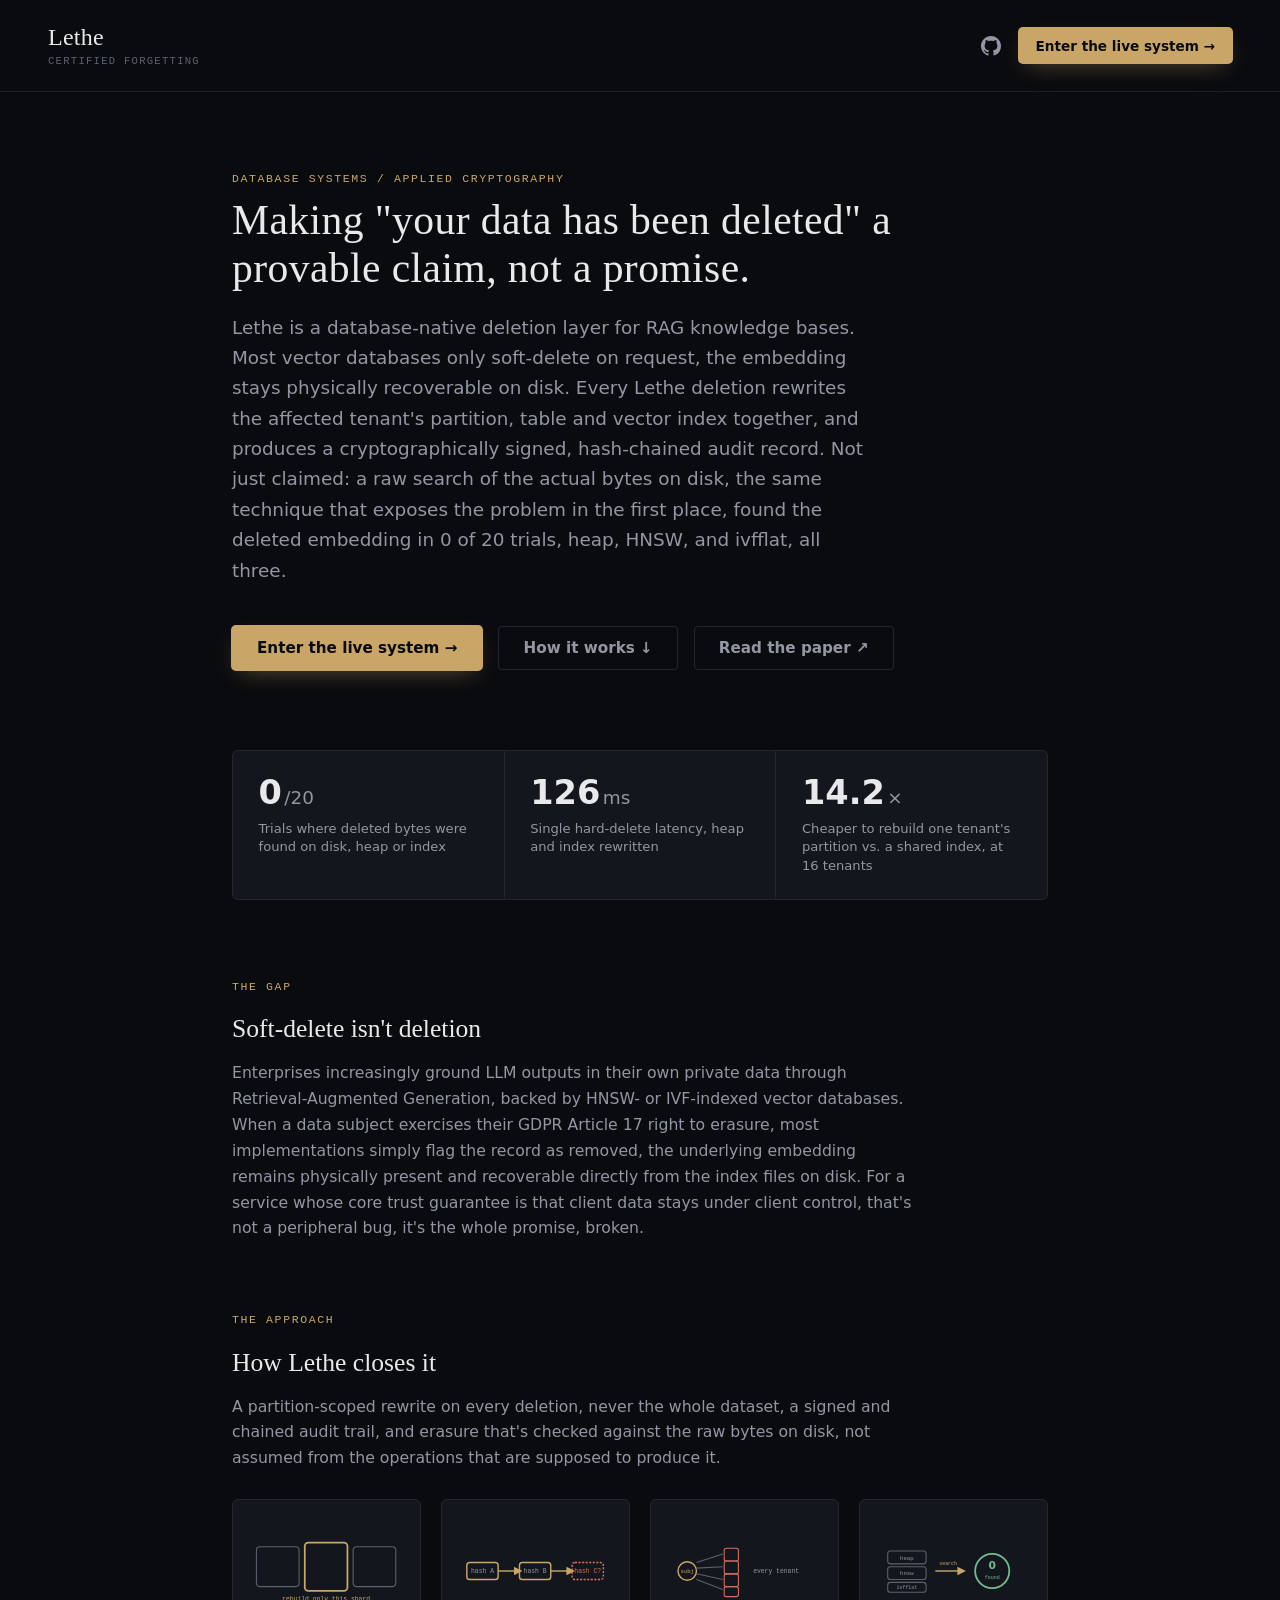
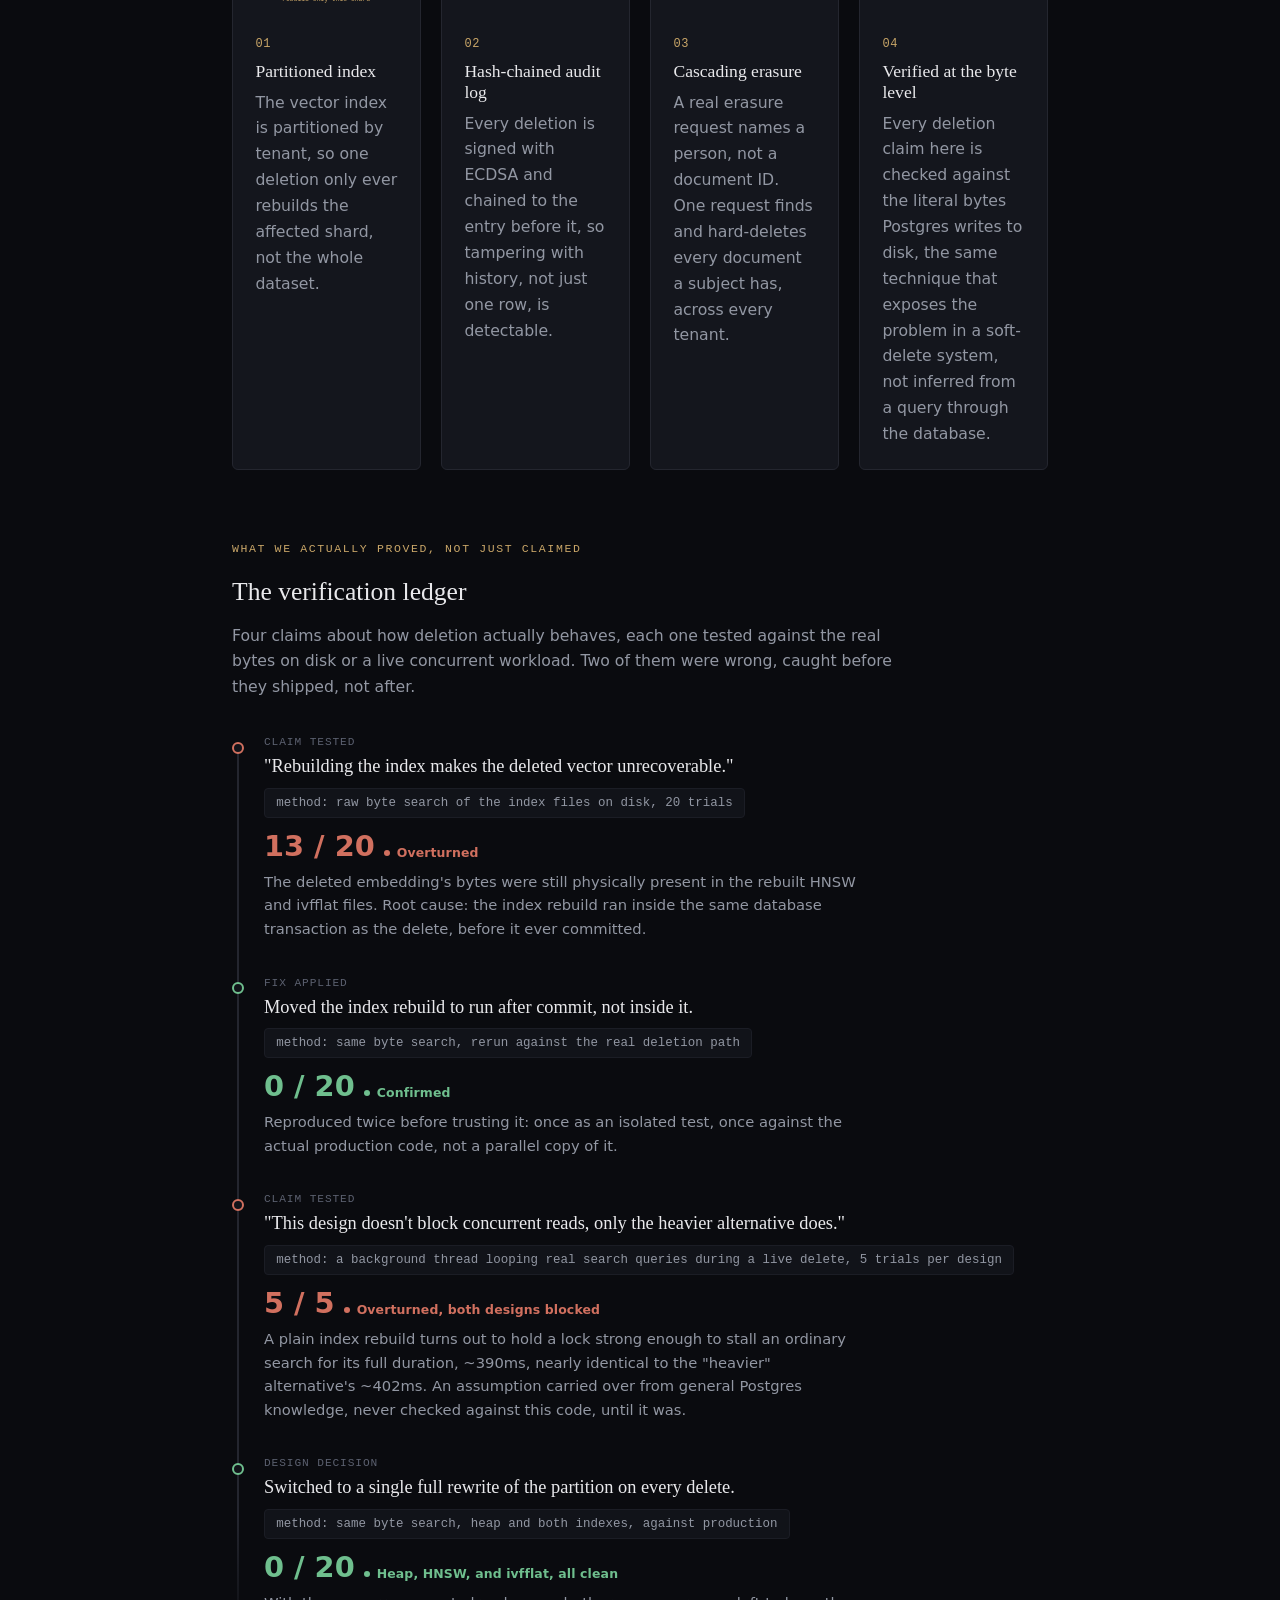
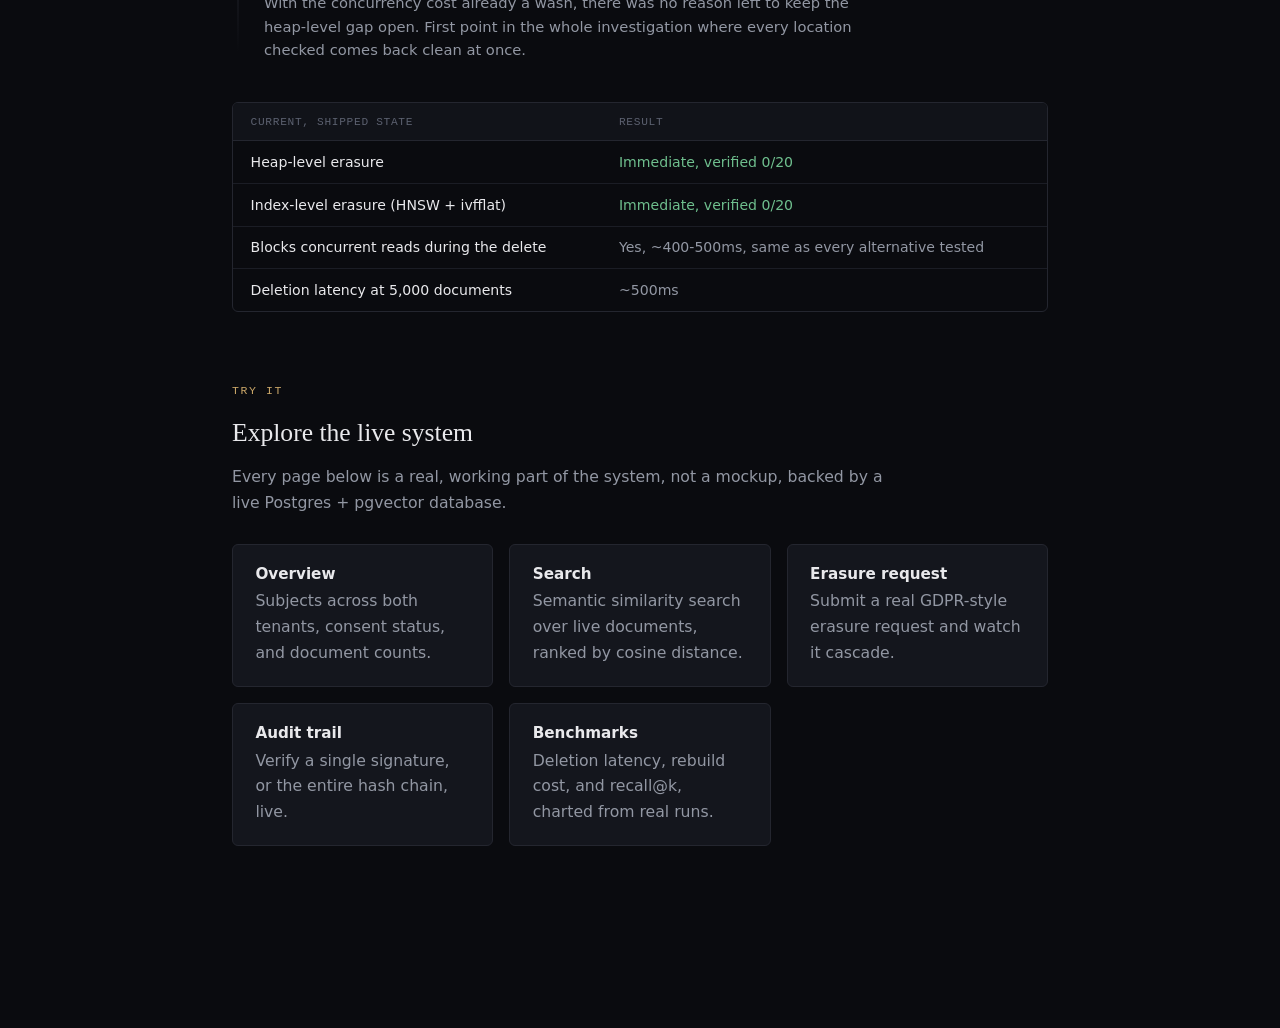
==== commit 8f401bab: "Fix concept-card grid to one row, give the diagrams real presence and hover animation" ====
--- a/frontend/index.html
+++ b/frontend/index.html
@@ -133,7 +133,7 @@
 
   .concept-grid {
     display: grid;
-    grid-template-columns: repeat(auto-fit, minmax(220px, 1fr));
+    grid-template-columns: repeat(auto-fit, minmax(185px, 1fr));
     gap: 1.25rem;
     margin-top: 1.75rem;
   }
@@ -143,6 +143,12 @@
     border: 1px solid var(--border);
     border-radius: 6px;
     padding: 1.4rem;
+    transition: border-color 0.2s, transform 0.2s;
+  }
+
+  .concept-card:hover {
+    border-color: var(--accent-dim);
+    transform: translateY(-2px);
   }
 
   .concept-card .num {
@@ -167,8 +173,80 @@
 
   .concept-diagram {
     width: 100%;
-    height: 72px;
+    height: 96px;
     margin-bottom: 0.9rem;
+  }
+
+  /* each diagram gets exactly one hover-triggered moment, off by default */
+  .concept-diagram [class*="-anim"] {
+    transform-box: fill-box;
+    transform-origin: center;
+  }
+
+  .shard-other {
+    transition: opacity 0.3s ease;
+  }
+
+  .concept-card:hover .shard-other {
+    opacity: 0.3;
+  }
+
+  .concept-card:hover .shard-active {
+    animation: shard-pulse 0.9s ease;
+  }
+
+  @keyframes shard-pulse {
+    0%, 100% { filter: none; }
+    50% { filter: drop-shadow(0 0 7px var(--accent-soft-strong)); }
+  }
+
+  .concept-card:hover .chain-flow {
+    stroke-dasharray: 5 4;
+    animation: chain-flow 0.9s linear;
+  }
+
+  @keyframes chain-flow {
+    from { stroke-dashoffset: 18; }
+    to { stroke-dashoffset: 0; }
+  }
+
+  .concept-card:hover .chain-broken {
+    animation: chain-shake 0.4s ease-in-out 0.55s;
+  }
+
+  @keyframes chain-shake {
+    0%, 100% { transform: translateX(0); }
+    25% { transform: translateX(-2px); }
+    75% { transform: translateX(2px); }
+  }
+
+  .erasure-mark {
+    opacity: 0;
+    transition: opacity 0.2s ease;
+  }
+
+  .concept-card:hover .erasure-mark.m1 { opacity: 1; transition-delay: 0.05s; }
+  .concept-card:hover .erasure-mark.m2 { opacity: 1; transition-delay: 0.2s; }
+  .concept-card:hover .erasure-mark.m3 { opacity: 1; transition-delay: 0.35s; }
+  .concept-card:hover .erasure-mark.m4 { opacity: 1; transition-delay: 0.5s; }
+
+  .concept-card:hover .search-anim {
+    stroke-dasharray: 5 4;
+    animation: search-flow 0.6s linear;
+  }
+
+  @keyframes search-flow {
+    from { stroke-dashoffset: 16; }
+    to { stroke-dashoffset: 0; }
+  }
+
+  .concept-card:hover .result-anim {
+    animation: result-pulse 0.5s ease 0.55s;
+  }
+
+  @keyframes result-pulse {
+    0%, 100% { filter: none; }
+    50% { filter: drop-shadow(0 0 7px rgba(111, 191, 142, 0.55)); }
   }
 
   .page-grid {
@@ -523,26 +601,26 @@
     </p>
     <div class="concept-grid">
       <div class="concept-card">
-        <svg class="concept-diagram" viewBox="0 0 200 72" fill="none">
-          <rect x="4" y="6" width="56" height="44" rx="4" style="stroke:var(--border);stroke-width:1.5" />
-          <rect x="72" y="6" width="56" height="44" rx="4" style="stroke:var(--accent);stroke-width:2" />
-          <rect x="140" y="6" width="56" height="44" rx="4" style="stroke:var(--border);stroke-width:1.5" />
-          <text x="100" y="64" text-anchor="middle" font-size="9" style="fill:var(--accent);font-family:var(--font-mono)">rebuild only this shard</text>
+        <svg class="concept-diagram" viewBox="0 0 200 96" fill="none">
+          <rect x="2" y="14" width="60" height="56" rx="5" class="shard-other" style="stroke:var(--text-faint);stroke-width:1.5" />
+          <rect x="70" y="8" width="60" height="68" rx="5" class="shard-active" style="stroke:var(--accent);stroke-width:2.5" />
+          <rect x="138" y="14" width="60" height="56" rx="5" class="shard-other" style="stroke:var(--text-faint);stroke-width:1.5" />
+          <text x="100" y="90" text-anchor="middle" font-size="9" style="fill:var(--accent);font-family:var(--font-mono)">rebuild only this shard</text>
         </svg>
         <div class="num">01</div>
         <h3>Partitioned index</h3>
         <p>The vector index is partitioned by tenant, so one deletion only ever rebuilds the affected shard, not the whole dataset.</p>
       </div>
       <div class="concept-card">
-        <svg class="concept-diagram" viewBox="0 0 200 72" fill="none">
-          <rect x="4" y="24" width="44" height="24" rx="4" style="stroke:var(--accent);stroke-width:1.5" />
-          <text x="26" y="39" text-anchor="middle" font-size="9" style="fill:var(--text-dim);font-family:var(--font-mono)">hash A</text>
-          <line x1="48" y1="36" x2="76" y2="36" style="stroke:var(--accent);stroke-width:1.5" marker-end="url(#arrow2)" />
-          <rect x="78" y="24" width="44" height="24" rx="4" style="stroke:var(--accent);stroke-width:1.5" />
-          <text x="100" y="39" text-anchor="middle" font-size="9" style="fill:var(--text-dim);font-family:var(--font-mono)">hash B</text>
-          <line x1="122" y1="36" x2="150" y2="36" style="stroke:var(--accent);stroke-width:1.5" marker-end="url(#arrow2)" />
-          <rect x="152" y="24" width="44" height="24" rx="4" style="stroke:var(--bad);stroke-width:1.5;stroke-dasharray:3 2" />
-          <text x="174" y="39" text-anchor="middle" font-size="9" style="fill:var(--bad);font-family:var(--font-mono)">hash C?</text>
+        <svg class="concept-diagram" viewBox="0 0 200 96" fill="none">
+          <rect x="4" y="36" width="44" height="24" rx="4" style="stroke:var(--accent);stroke-width:2" />
+          <text x="26" y="51" text-anchor="middle" font-size="9" style="fill:var(--text-dim);font-family:var(--font-mono)">hash A</text>
+          <line x1="48" y1="48" x2="76" y2="48" class="chain-flow" style="stroke:var(--accent);stroke-width:2" marker-end="url(#arrow2)" />
+          <rect x="78" y="36" width="44" height="24" rx="4" style="stroke:var(--accent);stroke-width:2" />
+          <text x="100" y="51" text-anchor="middle" font-size="9" style="fill:var(--text-dim);font-family:var(--font-mono)">hash B</text>
+          <line x1="122" y1="48" x2="150" y2="48" class="chain-flow" style="stroke:var(--accent);stroke-width:2" marker-end="url(#arrow2)" />
+          <rect x="152" y="36" width="44" height="24" rx="4" class="chain-broken" style="stroke:var(--bad);stroke-width:2;stroke-dasharray:3 2" />
+          <text x="174" y="51" text-anchor="middle" font-size="9" style="fill:var(--bad);font-family:var(--font-mono)">hash C?</text>
           <defs>
             <marker id="arrow2" markerWidth="6" markerHeight="6" refX="3" refY="3" orient="auto">
               <path d="M0,0 L6,3 L0,6 Z" style="fill:var(--accent)" />
@@ -554,45 +632,44 @@
         <p>Every deletion is signed with ECDSA and chained to the entry before it, so tampering with history, not just one row, is detectable.</p>
       </div>
       <div class="concept-card">
-        <svg class="concept-diagram" viewBox="0 0 200 72" fill="none">
-          <circle cx="20" cy="36" r="12" style="stroke:var(--accent);stroke-width:2" />
-          <text x="20" y="39" text-anchor="middle" font-size="8" style="fill:var(--accent);font-family:var(--font-mono)">subj</text>
-          <line x1="32" y1="24" x2="70" y2="12" style="stroke:var(--border);stroke-width:1.5" />
-          <line x1="32" y1="32" x2="70" y2="30" style="stroke:var(--border);stroke-width:1.5" />
-          <line x1="32" y1="40" x2="70" y2="48" style="stroke:var(--border);stroke-width:1.5" />
-          <line x1="32" y1="48" x2="70" y2="62" style="stroke:var(--border);stroke-width:1.5" />
+        <svg class="concept-diagram" viewBox="0 0 200 96" fill="none">
+          <circle cx="20" cy="48" r="13" style="stroke:var(--accent);stroke-width:2" />
+          <text x="20" y="51" text-anchor="middle" font-size="8" style="fill:var(--accent);font-family:var(--font-mono)">subj</text>
+          <line x1="33" y1="36" x2="70" y2="24" style="stroke:var(--text-faint);stroke-width:1.5" />
+          <line x1="33" y1="44" x2="70" y2="42" style="stroke:var(--text-faint);stroke-width:1.5" />
+          <line x1="33" y1="52" x2="70" y2="60" style="stroke:var(--text-faint);stroke-width:1.5" />
+          <line x1="33" y1="60" x2="70" y2="74" style="stroke:var(--text-faint);stroke-width:1.5" />
           <g style="stroke:var(--bad);stroke-width:1.5">
-            <rect x="72" y="4" width="18" height="16" rx="2" />
-            <rect x="72" y="22" width="18" height="16" rx="2" />
-            <rect x="72" y="40" width="18" height="16" rx="2" />
-            <rect x="72" y="58" width="18" height="12" rx="2" />
+            <rect x="72" y="16" width="20" height="18" rx="3" />
+            <rect x="72" y="34" width="20" height="18" rx="3" />
+            <rect x="72" y="52" width="20" height="18" rx="3" />
+            <rect x="72" y="70" width="20" height="14" rx="3" />
           </g>
-          <g style="stroke:var(--bad);stroke-width:1.5">
-            <line x1="74" y1="6" x2="88" y2="18" /><line x1="88" y1="6" x2="74" y2="18" />
-            <line x1="74" y1="24" x2="88" y2="36" /><line x1="88" y1="24" x2="74" y2="36" />
-            <line x1="74" y1="42" x2="88" y2="54" /><line x1="88" y1="42" x2="74" y2="54" />
-          </g>
-          <text x="140" y="39" text-anchor="middle" font-size="9" style="fill:var(--text-dim);font-family:var(--font-mono)">every tenant</text>
+          <g class="erasure-mark m1" style="stroke:var(--bad);stroke-width:1.5"><line x1="75" y1="19" x2="89" y2="31" /><line x1="89" y1="19" x2="75" y2="31" /></g>
+          <g class="erasure-mark m2" style="stroke:var(--bad);stroke-width:1.5"><line x1="75" y1="37" x2="89" y2="49" /><line x1="89" y1="37" x2="75" y2="49" /></g>
+          <g class="erasure-mark m3" style="stroke:var(--bad);stroke-width:1.5"><line x1="75" y1="55" x2="89" y2="67" /><line x1="89" y1="55" x2="75" y2="67" /></g>
+          <g class="erasure-mark m4" style="stroke:var(--bad);stroke-width:1.5"><line x1="75" y1="72" x2="89" y2="82" /><line x1="89" y1="72" x2="75" y2="82" /></g>
+          <text x="145" y="51" text-anchor="middle" font-size="9" style="fill:var(--text-dim);font-family:var(--font-mono)">every tenant</text>
         </svg>
         <div class="num">03</div>
         <h3>Cascading erasure</h3>
         <p>A real erasure request names a person, not a document ID. One request finds and hard-deletes every document a subject has, across every tenant.</p>
       </div>
       <div class="concept-card">
-        <svg class="concept-diagram" viewBox="0 0 200 72" fill="none">
-          <g style="stroke:var(--border);stroke-width:1.5">
-            <rect x="8" y="10" width="54" height="16" rx="3" />
-            <rect x="8" y="32" width="54" height="16" rx="3" />
-            <rect x="8" y="54" width="54" height="12" rx="3" />
+        <svg class="concept-diagram" viewBox="0 0 200 96" fill="none">
+          <g style="stroke:var(--text-faint);stroke-width:1.5">
+            <rect x="8" y="20" width="54" height="18" rx="4" />
+            <rect x="8" y="42" width="54" height="18" rx="4" />
+            <rect x="8" y="64" width="54" height="14" rx="4" />
           </g>
-          <text x="35" y="21" text-anchor="middle" font-size="8" style="fill:var(--text-dim);font-family:var(--font-mono)">heap</text>
-          <text x="35" y="43" text-anchor="middle" font-size="8" style="fill:var(--text-dim);font-family:var(--font-mono)">hnsw</text>
-          <text x="35" y="63" text-anchor="middle" font-size="7" style="fill:var(--text-dim);font-family:var(--font-mono)">ivfflat</text>
-          <line x1="75" y1="36" x2="110" y2="36" style="stroke:var(--accent);stroke-width:1.5" marker-end="url(#arrow4)" />
-          <text x="92" y="29" text-anchor="middle" font-size="7" style="fill:var(--accent);font-family:var(--font-mono)">search</text>
-          <circle cx="150" cy="36" r="22" style="stroke:var(--good);stroke-width:2" />
-          <text x="150" y="33" text-anchor="middle" font-size="14" style="fill:var(--good);font-family:var(--font-body);font-weight:700">0</text>
-          <text x="150" y="46" text-anchor="middle" font-size="7" style="fill:var(--good);font-family:var(--font-mono)">found</text>
+          <text x="35" y="32" text-anchor="middle" font-size="8" style="fill:var(--text-dim);font-family:var(--font-mono)">heap</text>
+          <text x="35" y="54" text-anchor="middle" font-size="8" style="fill:var(--text-dim);font-family:var(--font-mono)">hnsw</text>
+          <text x="35" y="74" text-anchor="middle" font-size="7" style="fill:var(--text-dim);font-family:var(--font-mono)">ivfflat</text>
+          <line x1="75" y1="48" x2="112" y2="48" class="search-anim" style="stroke:var(--accent);stroke-width:2" marker-end="url(#arrow4)" />
+          <text x="93" y="40" text-anchor="middle" font-size="7" style="fill:var(--accent);font-family:var(--font-mono)">search</text>
+          <circle cx="155" cy="48" r="24" class="result-anim" style="stroke:var(--good);stroke-width:2.5" />
+          <text x="155" y="45" text-anchor="middle" font-size="15" style="fill:var(--good);font-family:var(--font-body);font-weight:700">0</text>
+          <text x="155" y="59" text-anchor="middle" font-size="7" style="fill:var(--good);font-family:var(--font-mono)">found</text>
           <defs>
             <marker id="arrow4" markerWidth="6" markerHeight="6" refX="3" refY="3" orient="auto">
               <path d="M0,0 L6,3 L0,6 Z" style="fill:var(--accent)" />
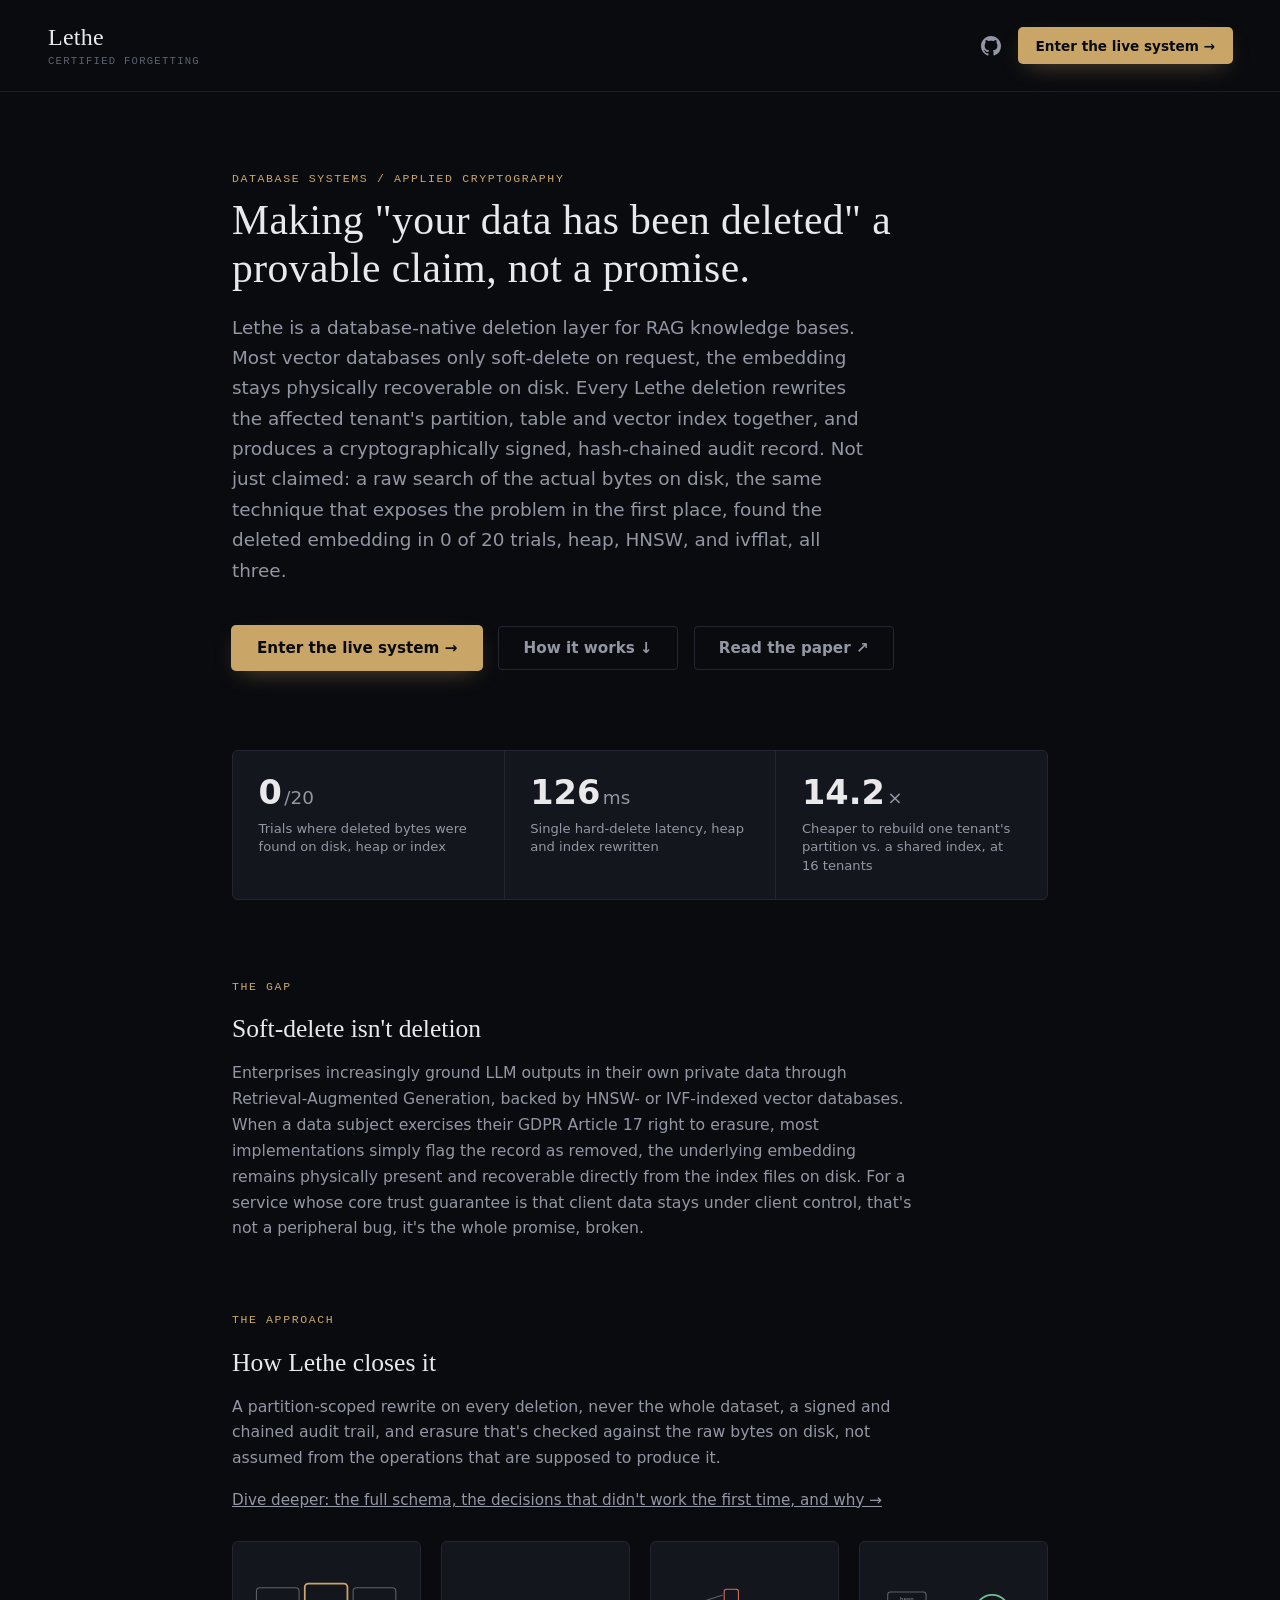
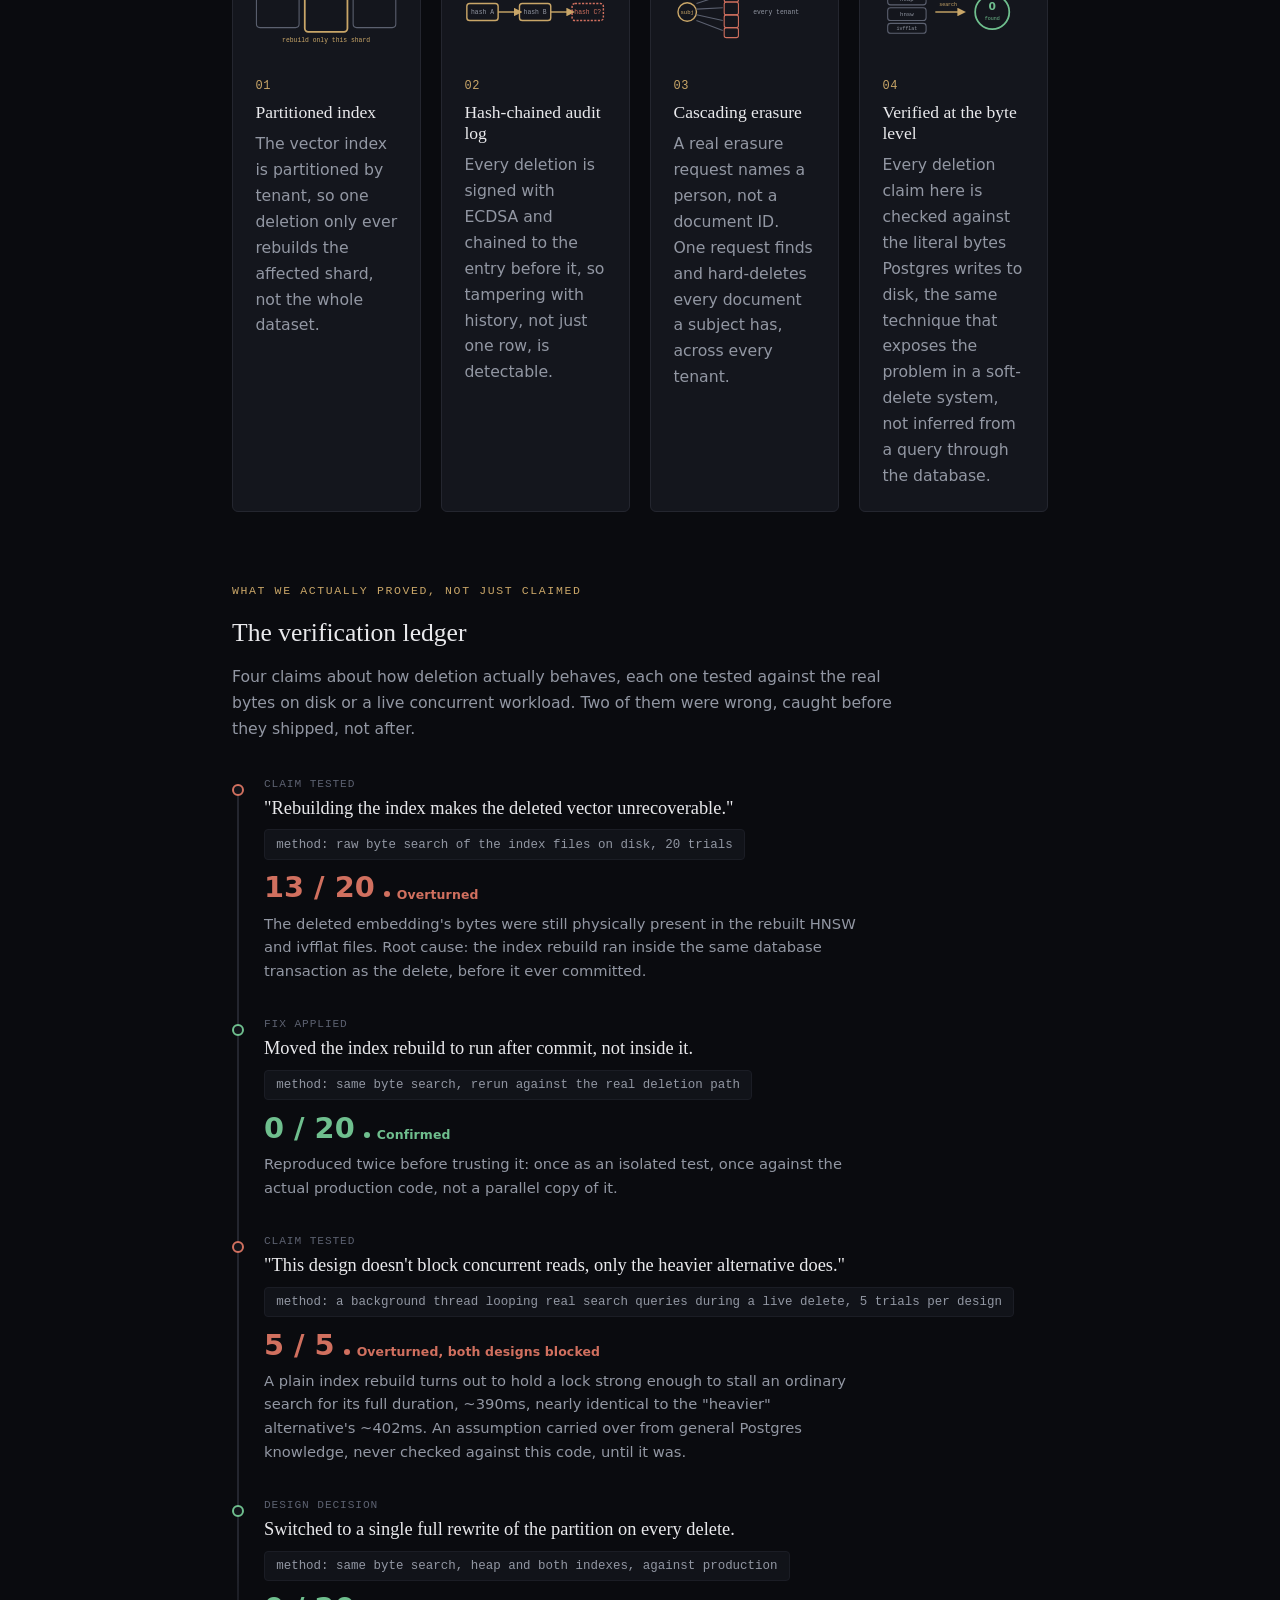
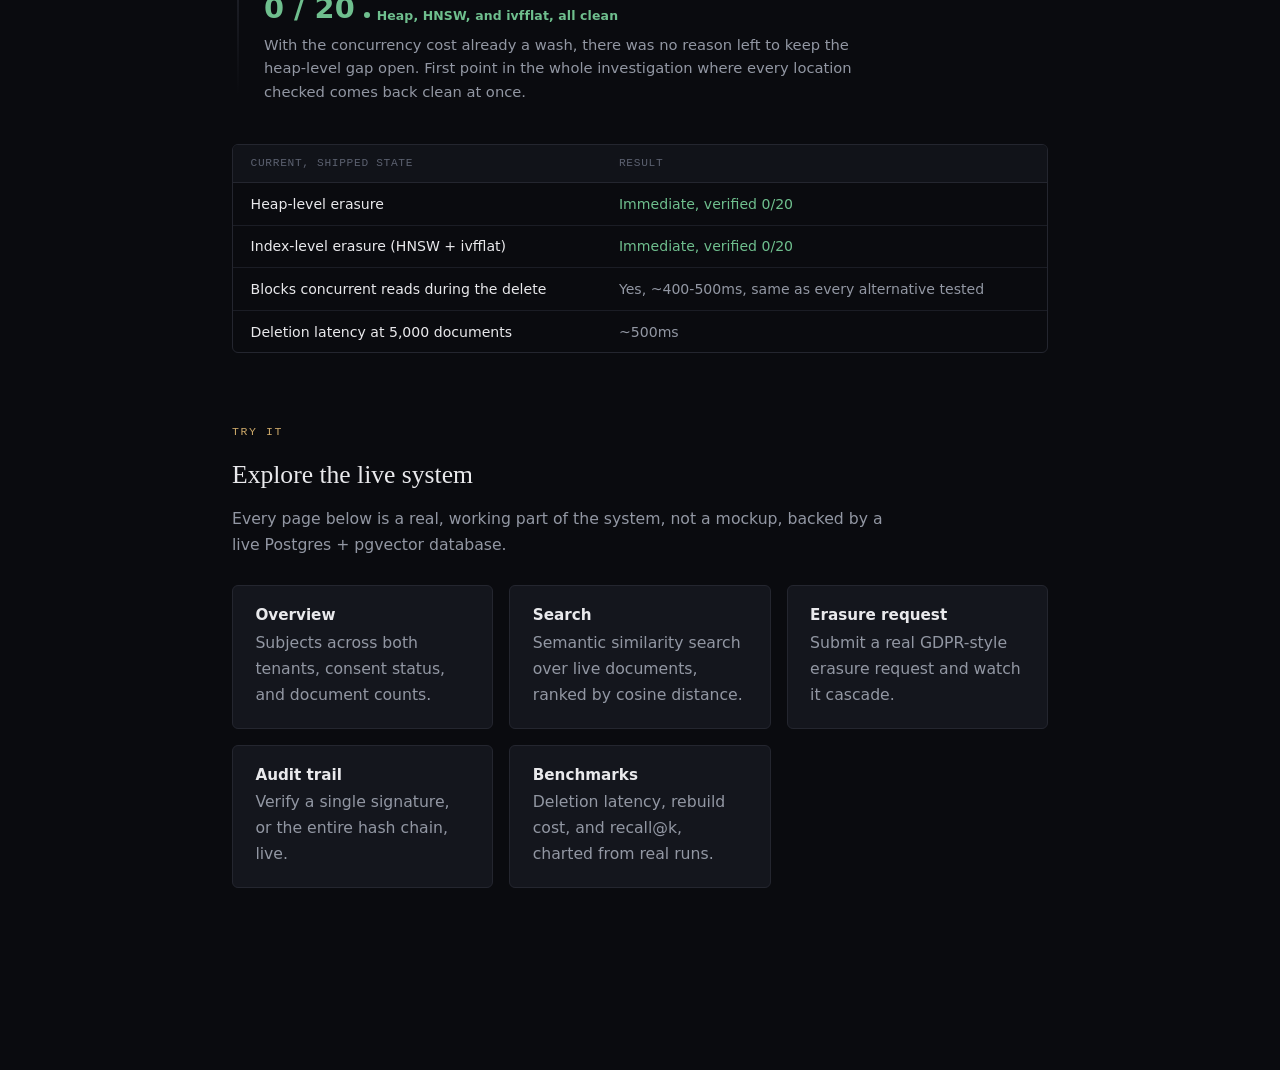
==== commit 95036999: "Add deep-dive subpage with full architecture/decision walkthrough, link from landing page" ====
--- a/frontend/index.html
+++ b/frontend/index.html
@@ -598,6 +598,9 @@
       A partition-scoped rewrite on every deletion, never the whole dataset, a signed and chained
       audit trail, and erasure that's checked against the raw bytes on disk, not assumed from the
       operations that are supposed to produce it.
+    </p>
+    <p>
+      <a href="deep-dive.html" class="status-line" style="font-size:0.95rem;">Dive deeper: the full schema, the decisions that didn't work the first time, and why →</a>
     </p>
     <div class="concept-grid">
       <div class="concept-card">
